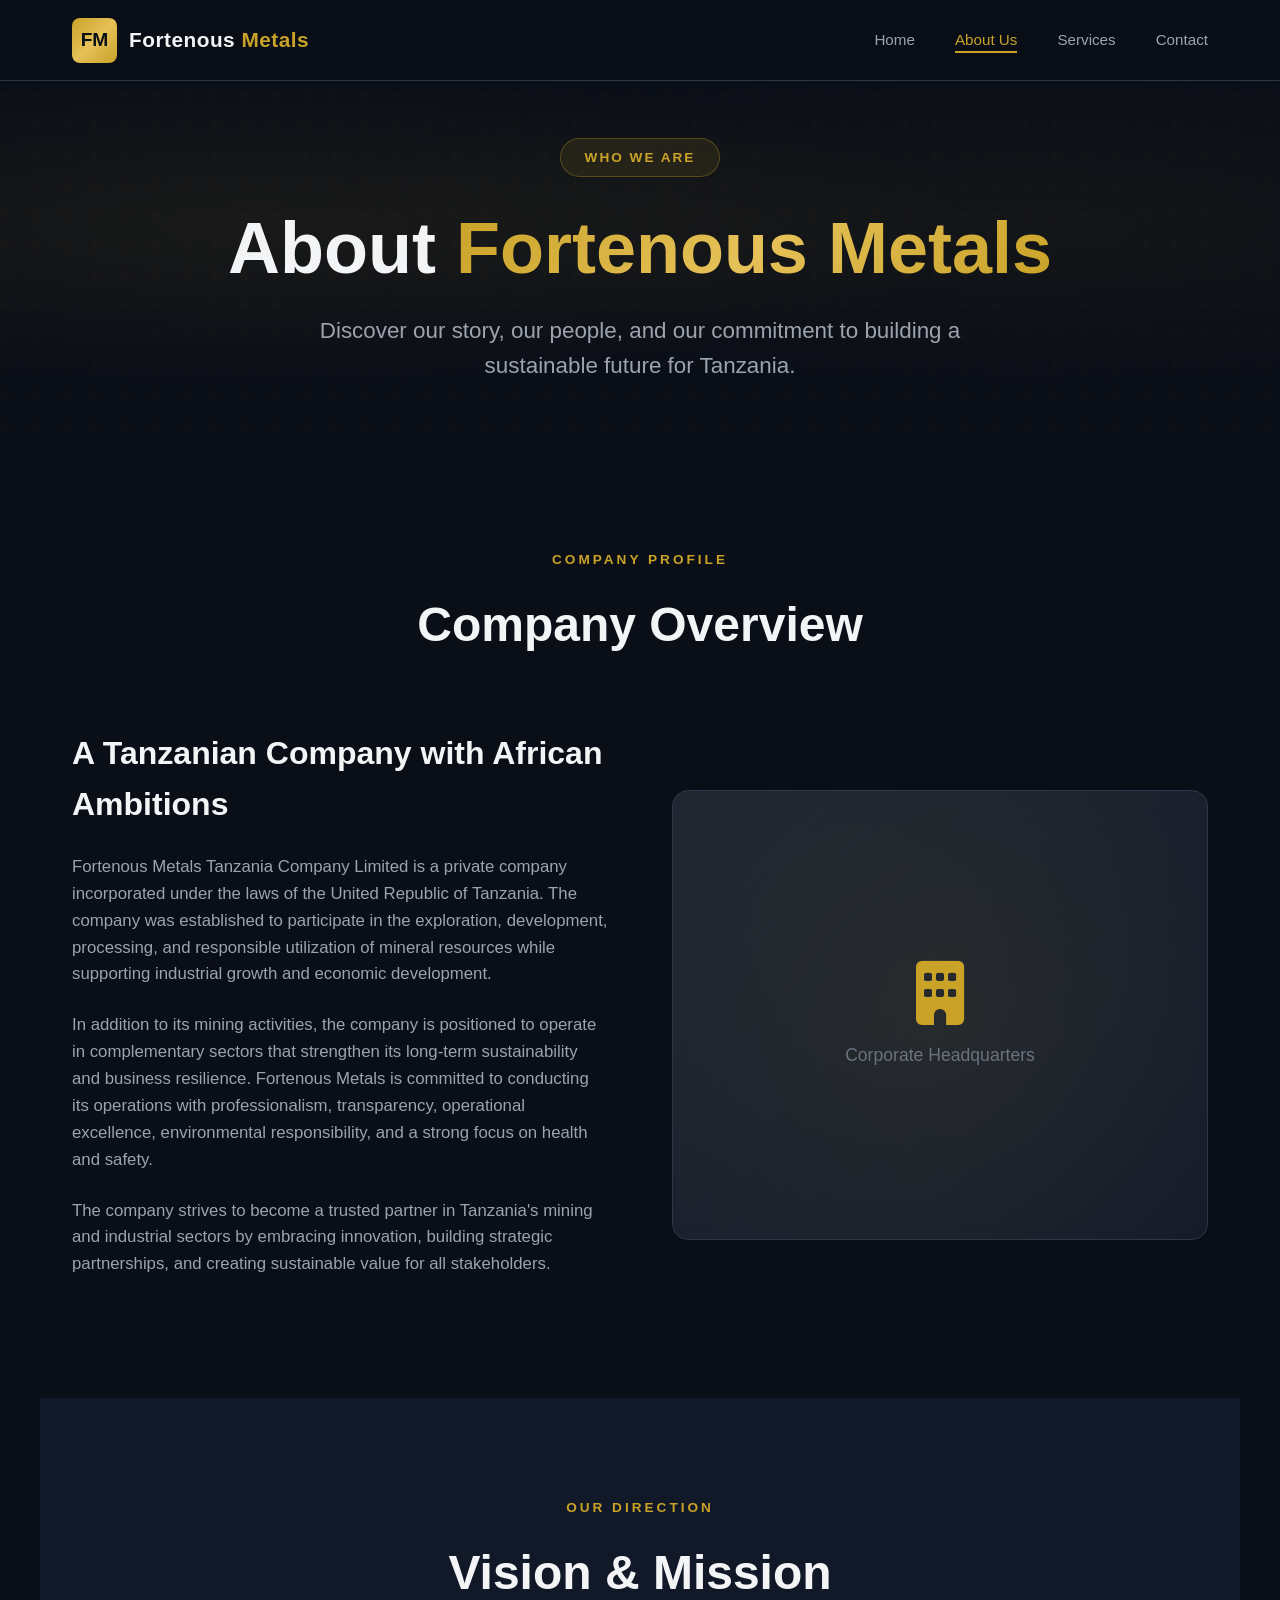
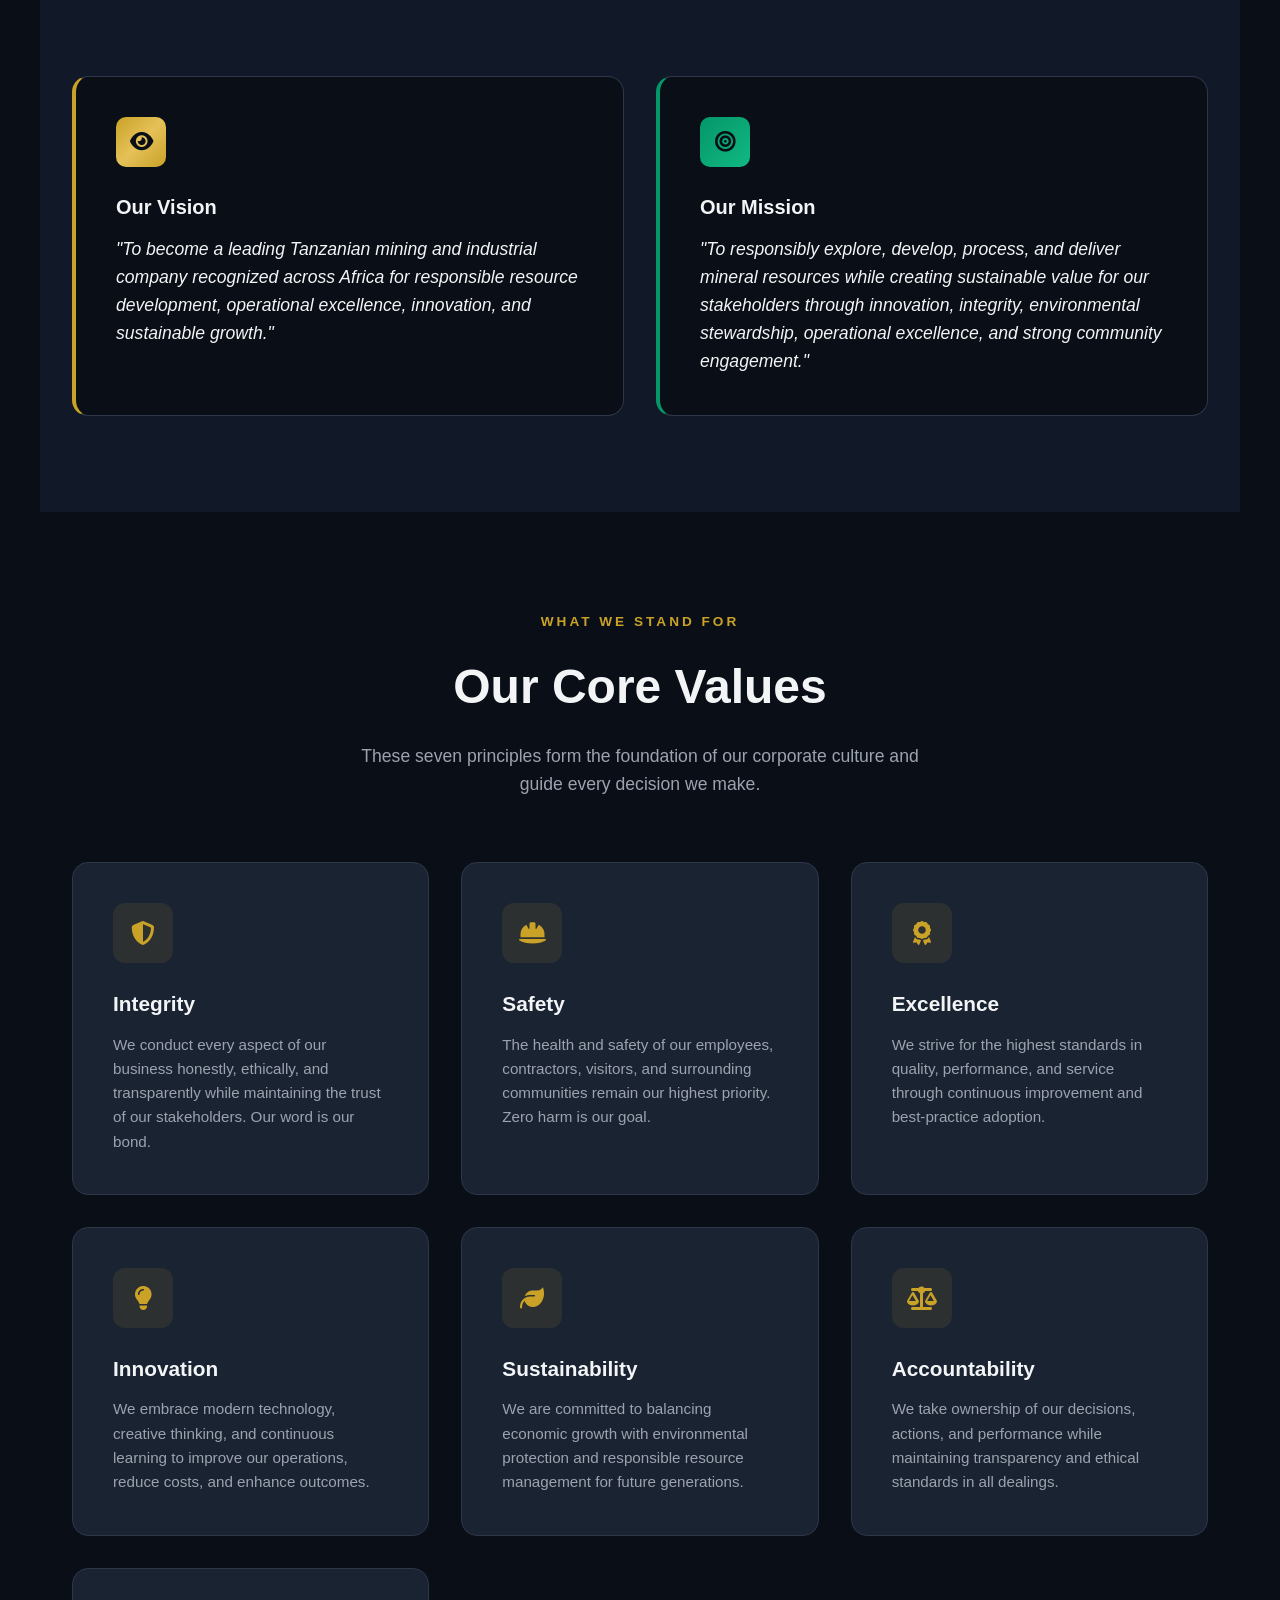
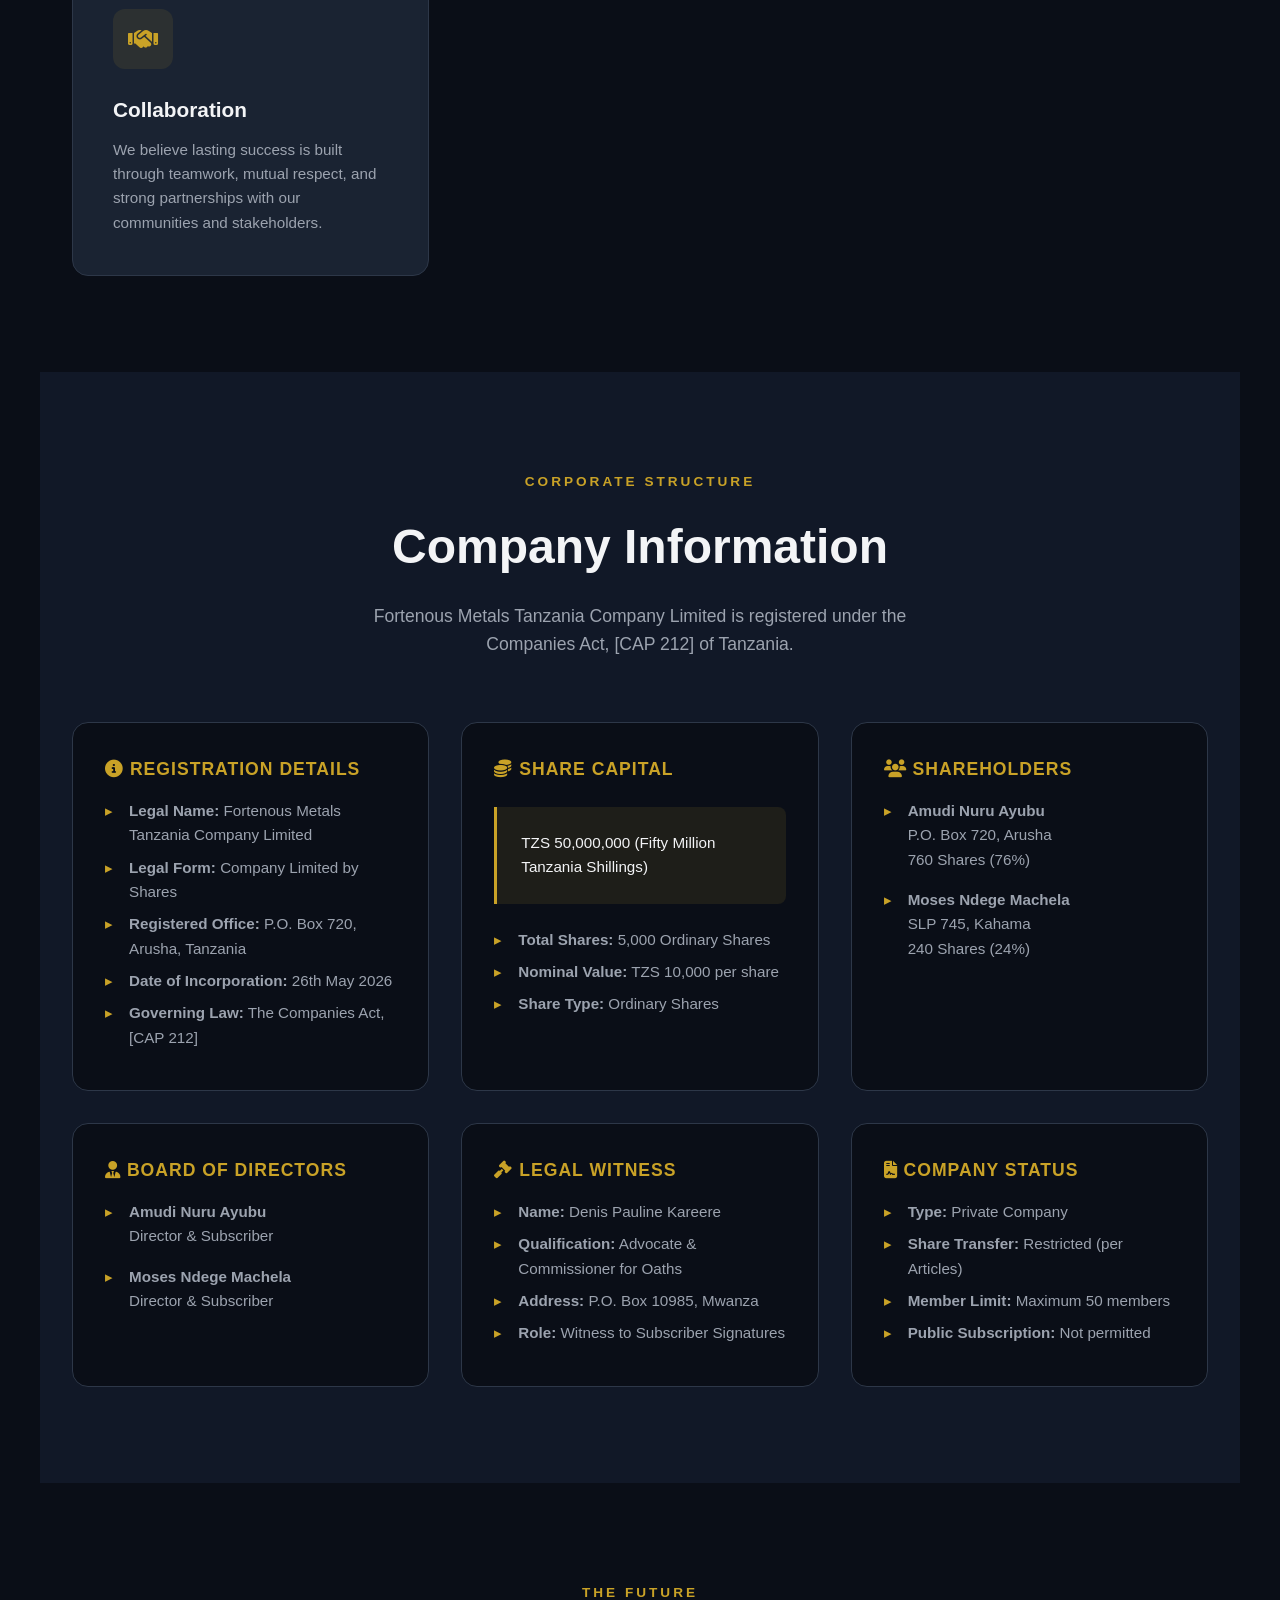
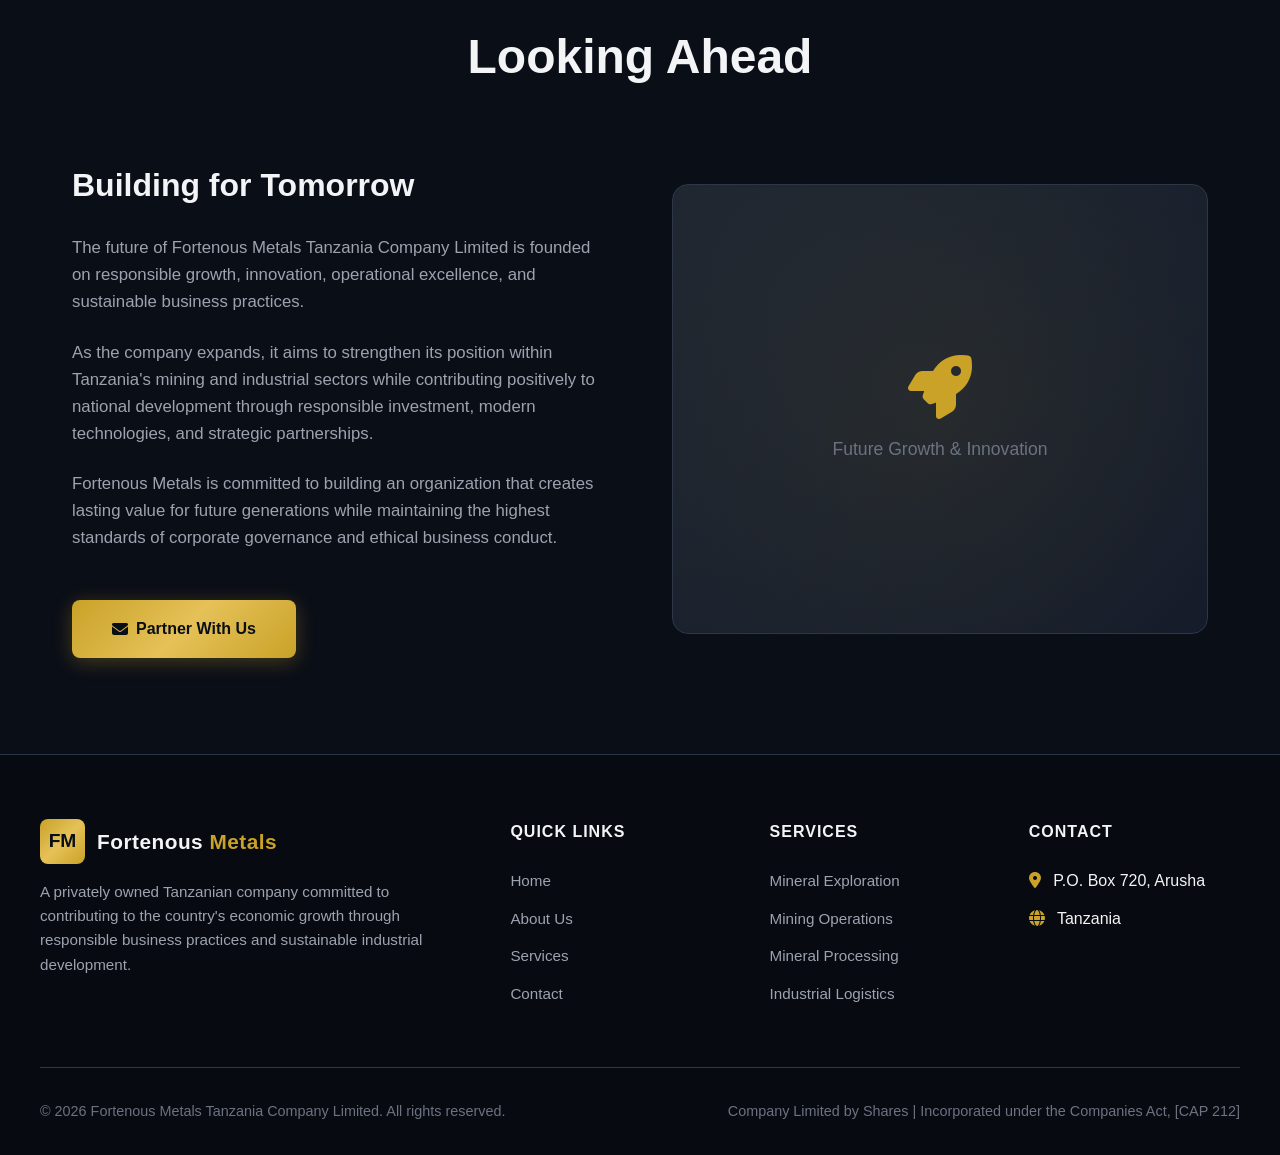
==== about.html @ 37c13853 "Add initial website files" ====
<!DOCTYPE html>
<html lang="en">
<head>
    <meta charset="UTF-8">
    <meta name="viewport" content="width=device-width, initial-scale=1.0">
    <meta name="description" content="Learn about Fortenous Metals Tanzania - our vision, mission, core values, company structure, and commitment to responsible mining.">
    <title>About Us | Fortenous Metals Tanzania</title>
    <link rel="stylesheet" href="css/style.css">
    <link rel="stylesheet" href="https://cdnjs.cloudflare.com/ajax/libs/font-awesome/6.5.1/css/all.min.css">
</head>
<body>
    <!-- Navigation -->
    <nav class="navbar">
        <div class="nav-container">
            <a href="index.html" class="logo">
                <div class="logo-icon">FM</div>
                <div class="logo-text">Fortenous <span>Metals</span></div>
            </a>
            <ul class="nav-links" id="navLinks">
                <li><a href="index.html">Home</a></li>
                <li><a href="about.html" class="active">About Us</a></li>
                <li><a href="services.html">Services</a></li>
                <li><a href="contact.html">Contact</a></li>
            </ul>
            <button class="mobile-menu-btn" id="mobileMenuBtn">
                <i class="fas fa-bars"></i>
            </button>
        </div>
    </nav>

    <!-- Page Header -->
    <section class="hero" style="min-height: 50vh; padding-top: 120px;">
        <div class="hero-content">
            <div class="hero-badge">Who We Are</div>
            <h1>About <span class="gold-text">Fortenous Metals</span></h1>
            <p class="hero-subtitle">
                Discover our story, our people, and our commitment to building a sustainable future for Tanzania.
            </p>
        </div>
    </section>

    <!-- Company Overview -->
    <section class="section">
        <div class="section-header">
            <span class="section-label">Company Profile</span>
            <h2 class="section-title">Company Overview</h2>
        </div>
        <div class="about-grid">
            <div class="about-content">
                <h3>A Tanzanian Company with African Ambitions</h3>
                <p>
                    Fortenous Metals Tanzania Company Limited is a private company incorporated under the laws of 
                    the United Republic of Tanzania. The company was established to participate in the exploration, 
                    development, processing, and responsible utilization of mineral resources while supporting 
                    industrial growth and economic development.
                </p>
                <p>
                    In addition to its mining activities, the company is positioned to operate in complementary 
                    sectors that strengthen its long-term sustainability and business resilience. Fortenous Metals 
                    is committed to conducting its operations with professionalism, transparency, operational 
                    excellence, environmental responsibility, and a strong focus on health and safety.
                </p>
                <p>
                    The company strives to become a trusted partner in Tanzania's mining and industrial sectors 
                    by embracing innovation, building strategic partnerships, and creating sustainable value for 
                    all stakeholders.
                </p>
            </div>
            <div class="about-image">
                <div class="about-image-placeholder">
                    <i class="fas fa-building"></i>
                    <span>Corporate Headquarters</span>
                </div>
            </div>
        </div>
    </section>

    <!-- Vision & Mission -->
    <section class="section services-section">
        <div class="section-header">
            <span class="section-label">Our Direction</span>
            <h2 class="section-title">Vision & Mission</h2>
        </div>
        <div class="services-grid" style="grid-template-columns: repeat(auto-fit, minmax(400px, 1fr));">
            <div class="service-card reveal" style="border-left: 4px solid var(--primary-gold);">
                <div class="service-icon"><i class="fas fa-eye"></i></div>
                <h3>Our Vision</h3>
                <p style="font-size: 1.1rem; font-style: italic; color: var(--text-primary);">
                    "To become a leading Tanzanian mining and industrial company recognized across Africa for 
                    responsible resource development, operational excellence, innovation, and sustainable growth."
                </p>
            </div>
            <div class="service-card reveal" style="border-left: 4px solid var(--accent-green);">
                <div class="service-icon" style="background: linear-gradient(135deg, #059669 0%, #10b981 100%);"><i class="fas fa-bullseye"></i></div>
                <h3>Our Mission</h3>
                <p style="font-size: 1.1rem; font-style: italic; color: var(--text-primary);">
                    "To responsibly explore, develop, process, and deliver mineral resources while creating 
                    sustainable value for our stakeholders through innovation, integrity, environmental stewardship, 
                    operational excellence, and strong community engagement."
                </p>
            </div>
        </div>
    </section>

    <!-- Core Values Detailed -->
    <section class="section">
        <div class="section-header">
            <span class="section-label">What We Stand For</span>
            <h2 class="section-title">Our Core Values</h2>
            <p class="section-subtitle">
                These seven principles form the foundation of our corporate culture and guide every decision we make.
            </p>
        </div>
        <div class="values-grid">
            <div class="value-card reveal">
                <div class="value-icon"><i class="fas fa-shield-alt"></i></div>
                <h3>Integrity</h3>
                <p>We conduct every aspect of our business honestly, ethically, and transparently while maintaining the trust of our stakeholders. Our word is our bond.</p>
            </div>
            <div class="value-card reveal">
                <div class="value-icon"><i class="fas fa-hard-hat"></i></div>
                <h3>Safety</h3>
                <p>The health and safety of our employees, contractors, visitors, and surrounding communities remain our highest priority. Zero harm is our goal.</p>
            </div>
            <div class="value-card reveal">
                <div class="value-icon"><i class="fas fa-award"></i></div>
                <h3>Excellence</h3>
                <p>We strive for the highest standards in quality, performance, and service through continuous improvement and best-practice adoption.</p>
            </div>
            <div class="value-card reveal">
                <div class="value-icon"><i class="fas fa-lightbulb"></i></div>
                <h3>Innovation</h3>
                <p>We embrace modern technology, creative thinking, and continuous learning to improve our operations, reduce costs, and enhance outcomes.</p>
            </div>
            <div class="value-card reveal">
                <div class="value-icon"><i class="fas fa-leaf"></i></div>
                <h3>Sustainability</h3>
                <p>We are committed to balancing economic growth with environmental protection and responsible resource management for future generations.</p>
            </div>
            <div class="value-card reveal">
                <div class="value-icon"><i class="fas fa-balance-scale"></i></div>
                <h3>Accountability</h3>
                <p>We take ownership of our decisions, actions, and performance while maintaining transparency and ethical standards in all dealings.</p>
            </div>
            <div class="value-card reveal">
                <div class="value-icon"><i class="fas fa-handshake"></i></div>
                <h3>Collaboration</h3>
                <p>We believe lasting success is built through teamwork, mutual respect, and strong partnerships with our communities and stakeholders.</p>
            </div>
        </div>
    </section>

    <!-- Company Structure / Legal Info -->
    <section class="section legal-section">
        <div class="section-header">
            <span class="section-label">Corporate Structure</span>
            <h2 class="section-title">Company Information</h2>
            <p class="section-subtitle">
                Fortenous Metals Tanzania Company Limited is registered under the Companies Act, [CAP 212] of Tanzania.
            </p>
        </div>
        <div class="legal-grid">
            <div class="legal-card reveal">
                <h3><i class="fas fa-info-circle"></i> Registration Details</h3>
                <ul>
                    <li><strong>Legal Name:</strong> Fortenous Metals Tanzania Company Limited</li>
                    <li><strong>Legal Form:</strong> Company Limited by Shares</li>
                    <li><strong>Registered Office:</strong> P.O. Box 720, Arusha, Tanzania</li>
                    <li><strong>Date of Incorporation:</strong> 26th May 2026</li>
                    <li><strong>Governing Law:</strong> The Companies Act, [CAP 212]</li>
                </ul>
            </div>
            <div class="legal-card reveal">
                <h3><i class="fas fa-coins"></i> Share Capital</h3>
                <div class="legal-highlight">
                    <p>TZS 50,000,000 (Fifty Million Tanzania Shillings)</p>
                </div>
                <ul>
                    <li><strong>Total Shares:</strong> 5,000 Ordinary Shares</li>
                    <li><strong>Nominal Value:</strong> TZS 10,000 per share</li>
                    <li><strong>Share Type:</strong> Ordinary Shares</li>
                </ul>
            </div>
            <div class="legal-card reveal">
                <h3><i class="fas fa-users"></i> Shareholders</h3>
                <ul>
                    <li><strong>Amudi Nuru Ayubu</strong><br>P.O. Box 720, Arusha<br>760 Shares (76%)</li>
                    <li style="margin-top: 1rem;"><strong>Moses Ndege Machela</strong><br>SLP 745, Kahama<br>240 Shares (24%)</li>
                </ul>
            </div>
            <div class="legal-card reveal">
                <h3><i class="fas fa-user-tie"></i> Board of Directors</h3>
                <ul>
                    <li><strong>Amudi Nuru Ayubu</strong><br>Director & Subscriber</li>
                    <li style="margin-top: 1rem;"><strong>Moses Ndege Machela</strong><br>Director & Subscriber</li>
                </ul>
            </div>
            <div class="legal-card reveal">
                <h3><i class="fas fa-gavel"></i> Legal Witness</h3>
                <ul>
                    <li><strong>Name:</strong> Denis Pauline Kareere</li>
                    <li><strong>Qualification:</strong> Advocate & Commissioner for Oaths</li>
                    <li><strong>Address:</strong> P.O. Box 10985, Mwanza</li>
                    <li><strong>Role:</strong> Witness to Subscriber Signatures</li>
                </ul>
            </div>
            <div class="legal-card reveal">
                <h3><i class="fas fa-file-contract"></i> Company Status</h3>
                <ul>
                    <li><strong>Type:</strong> Private Company</li>
                    <li><strong>Share Transfer:</strong> Restricted (per Articles)</li>
                    <li><strong>Member Limit:</strong> Maximum 50 members</li>
                    <li><strong>Public Subscription:</strong> Not permitted</li>
                </ul>
            </div>
        </div>
    </section>

    <!-- Looking Ahead -->
    <section class="section">
        <div class="section-header">
            <span class="section-label">The Future</span>
            <h2 class="section-title">Looking Ahead</h2>
        </div>
        <div class="about-grid">
            <div class="about-content">
                <h3>Building for Tomorrow</h3>
                <p>
                    The future of Fortenous Metals Tanzania Company Limited is founded on responsible growth, 
                    innovation, operational excellence, and sustainable business practices.
                </p>
                <p>
                    As the company expands, it aims to strengthen its position within Tanzania's mining and 
                    industrial sectors while contributing positively to national development through responsible 
                    investment, modern technologies, and strategic partnerships.
                </p>
                <p>
                    Fortenous Metals is committed to building an organization that creates lasting value for 
                    future generations while maintaining the highest standards of corporate governance and 
                    ethical business conduct.
                </p>
                <a href="contact.html" class="btn btn-primary" style="margin-top: 1.5rem;">
                    <i class="fas fa-envelope"></i> Partner With Us
                </a>
            </div>
            <div class="about-image">
                <div class="about-image-placeholder">
                    <i class="fas fa-rocket"></i>
                    <span>Future Growth & Innovation</span>
                </div>
            </div>
        </div>
    </section>

    <!-- Footer -->
    <footer class="footer">
        <div class="footer-grid">
            <div class="footer-brand">
                <a href="index.html" class="logo">
                    <div class="logo-icon">FM</div>
                    <div class="logo-text">Fortenous <span>Metals</span></div>
                </a>
                <p>
                    A privately owned Tanzanian company committed to contributing to the country's 
                    economic growth through responsible business practices and sustainable industrial development.
                </p>
            </div>
            <div class="footer-links">
                <h4>Quick Links</h4>
                <ul>
                    <li><a href="index.html">Home</a></li>
                    <li><a href="about.html">About Us</a></li>
                    <li><a href="services.html">Services</a></li>
                    <li><a href="contact.html">Contact</a></li>
                </ul>
            </div>
            <div class="footer-links">
                <h4>Services</h4>
                <ul>
                    <li><a href="services.html">Mineral Exploration</a></li>
                    <li><a href="services.html">Mining Operations</a></li>
                    <li><a href="services.html">Mineral Processing</a></li>
                    <li><a href="services.html">Industrial Logistics</a></li>
                </ul>
            </div>
            <div class="footer-links">
                <h4>Contact</h4>
                <ul>
                    <li><i class="fas fa-map-marker-alt" style="color: var(--primary-gold); margin-right: 0.5rem;"></i> P.O. Box 720, Arusha</li>
                    <li><i class="fas fa-globe" style="color: var(--primary-gold); margin-right: 0.5rem;"></i> Tanzania</li>
                </ul>
            </div>
        </div>
        <div class="footer-bottom">
            <p>&copy; 2026 Fortenous Metals Tanzania Company Limited. All rights reserved.</p>
            <p>Company Limited by Shares | Incorporated under the Companies Act, [CAP 212]</p>
        </div>
    </footer>

    <script src="js/main.js"></script>
</body>
</html>
---- css/style.css ----
/* ============================================
   FORTENOUS METALS TANZANIA - CORPORATE WEBSITE
   Modern Mining & Industrial Corporate Theme
   ============================================ */

:root {
    --primary-gold: #C9A227;
    --primary-gold-light: #E5C158;
    --primary-gold-dark: #A08220;
    --dark-bg: #0a0e17;
    --dark-secondary: #111827;
    --dark-card: #1a2332;
    --text-primary: #f3f4f6;
    --text-secondary: #9ca3af;
    --text-muted: #6b7280;
    --accent-green: #059669;
    --border-color: #2d3748;
    --gradient-gold: linear-gradient(135deg, #C9A227 0%, #E5C158 50%, #C9A227 100%);
    --shadow-gold: 0 4px 20px rgba(201, 162, 39, 0.3);
    --transition: all 0.3s cubic-bezier(0.4, 0, 0.2, 1);
}

* {
    margin: 0;
    padding: 0;
    box-sizing: border-box;
}

html {
    scroll-behavior: smooth;
}

body {
    font-family: 'Segoe UI', Tahoma, Geneva, Verdana, sans-serif;
    background-color: var(--dark-bg);
    color: var(--text-primary);
    line-height: 1.6;
    overflow-x: hidden;
}

/* Scrollbar */
::-webkit-scrollbar {
    width: 8px;
}

::-webkit-scrollbar-track {
    background: var(--dark-bg);
}

::-webkit-scrollbar-thumb {
    background: var(--primary-gold-dark);
    border-radius: 4px;
}

::-webkit-scrollbar-thumb:hover {
    background: var(--primary-gold);
}

/* ============================================
   NAVIGATION
   ============================================ */
.navbar {
    position: fixed;
    top: 0;
    left: 0;
    width: 100%;
    z-index: 1000;
    background: rgba(10, 14, 23, 0.95);
    backdrop-filter: blur(10px);
    border-bottom: 1px solid var(--border-color);
    transition: var(--transition);
}

.navbar.scrolled {
    box-shadow: 0 4px 30px rgba(0, 0, 0, 0.5);
}

.nav-container {
    max-width: 1200px;
    margin: 0 auto;
    padding: 0 2rem;
    display: flex;
    justify-content: space-between;
    align-items: center;
    height: 80px;
}

.logo {
    display: flex;
    align-items: center;
    gap: 12px;
    text-decoration: none;
}

.logo-icon {
    width: 45px;
    height: 45px;
    background: var(--gradient-gold);
    border-radius: 8px;
    display: flex;
    align-items: center;
    justify-content: center;
    font-weight: 900;
    color: var(--dark-bg);
    font-size: 1.2rem;
}

.logo-text {
    font-size: 1.3rem;
    font-weight: 700;
    color: var(--text-primary);
    letter-spacing: 0.5px;
}

.logo-text span {
    color: var(--primary-gold);
}

.nav-links {
    display: flex;
    list-style: none;
    gap: 2.5rem;
    align-items: center;
}

.nav-links a {
    text-decoration: none;
    color: var(--text-secondary);
    font-weight: 500;
    font-size: 0.95rem;
    transition: var(--transition);
    position: relative;
}

.nav-links a::after {
    content: '';
    position: absolute;
    bottom: -5px;
    left: 0;
    width: 0;
    height: 2px;
    background: var(--primary-gold);
    transition: var(--transition);
}

.nav-links a:hover,
.nav-links a.active {
    color: var(--primary-gold);
}

.nav-links a:hover::after,
.nav-links a.active::after {
    width: 100%;
}

.mobile-menu-btn {
    display: none;
    background: none;
    border: none;
    color: var(--text-primary);
    font-size: 1.5rem;
    cursor: pointer;
}

/* ============================================
   HERO SECTION
   ============================================ */
.hero {
    min-height: 100vh;
    display: flex;
    align-items: center;
    justify-content: center;
    position: relative;
    background: 
        radial-gradient(ellipse at 20% 50%, rgba(201, 162, 39, 0.08) 0%, transparent 50%),
        radial-gradient(ellipse at 80% 50%, rgba(201, 162, 39, 0.05) 0%, transparent 50%),
        var(--dark-bg);
    padding-top: 80px;
    overflow: hidden;
}

.hero::before {
    content: '';
    position: absolute;
    top: 0;
    left: 0;
    right: 0;
    bottom: 0;
    background: url("data:image/svg+xml,%3Csvg width='60' height='60' viewBox='0 0 60 60' xmlns='http://www.w3.org/2000/svg'%3E%3Cg fill='none' fill-rule='evenodd'%3E%3Cg fill='%23C9A227' fill-opacity='0.03'%3E%3Cpath d='M36 34v-4h-2v4h-4v2h4v4h2v-4h4v-2h-4zm0-30V0h-2v4h-4v2h4v4h2V6h4V4h-4zM6 34v-4H4v4H0v2h4v4h2v-4h4v-2H6zM6 4V0H4v4H0v2h4v4h2V6h4V4H6z'/%3E%3C/g%3E%3C/g%3E%3C/svg%3E");
    opacity: 0.5;
}

.hero-content {
    text-align: center;
    max-width: 900px;
    padding: 0 2rem;
    position: relative;
    z-index: 1;
}

.hero-badge {
    display: inline-block;
    padding: 0.5rem 1.5rem;
    background: rgba(201, 162, 39, 0.1);
    border: 1px solid rgba(201, 162, 39, 0.3);
    border-radius: 50px;
    color: var(--primary-gold);
    font-size: 0.85rem;
    font-weight: 600;
    letter-spacing: 2px;
    text-transform: uppercase;
    margin-bottom: 2rem;
    animation: fadeInDown 1s ease;
}

.hero h1 {
    font-size: clamp(2.5rem, 6vw, 4.5rem);
    font-weight: 800;
    line-height: 1.1;
    margin-bottom: 1.5rem;
    animation: fadeInUp 1s ease 0.2s both;
}

.hero h1 .gold-text {
    background: var(--gradient-gold);
    -webkit-background-clip: text;
    -webkit-text-fill-color: transparent;
    background-clip: text;
}

.hero-subtitle {
    font-size: clamp(1.1rem, 2.5vw, 1.4rem);
    color: var(--text-secondary);
    max-width: 700px;
    margin: 0 auto 3rem;
    animation: fadeInUp 1s ease 0.4s both;
}

.hero-buttons {
    display: flex;
    gap: 1rem;
    justify-content: center;
    flex-wrap: wrap;
    animation: fadeInUp 1s ease 0.6s both;
}

.btn {
    display: inline-flex;
    align-items: center;
    gap: 0.5rem;
    padding: 1rem 2.5rem;
    border-radius: 8px;
    font-weight: 600;
    font-size: 1rem;
    text-decoration: none;
    transition: var(--transition);
    cursor: pointer;
    border: none;
}

.btn-primary {
    background: var(--gradient-gold);
    color: var(--dark-bg);
    box-shadow: var(--shadow-gold);
}

.btn-primary:hover {
    transform: translateY(-2px);
    box-shadow: 0 8px 30px rgba(201, 162, 39, 0.4);
}

.btn-outline {
    background: transparent;
    color: var(--text-primary);
    border: 2px solid var(--border-color);
}

.btn-outline:hover {
    border-color: var(--primary-gold);
    color: var(--primary-gold);
    transform: translateY(-2px);
}

.hero-stats {
    display: flex;
    justify-content: center;
    gap: 4rem;
    margin-top: 5rem;
    animation: fadeInUp 1s ease 0.8s both;
}

.stat-item {
    text-align: center;
}

.stat-number {
    font-size: 2.5rem;
    font-weight: 800;
    color: var(--primary-gold);
    display: block;
}

.stat-label {
    font-size: 0.9rem;
    color: var(--text-muted);
    text-transform: uppercase;
    letter-spacing: 1px;
}

/* ============================================
   SECTIONS GENERAL
   ============================================ */
.section {
    padding: 6rem 2rem;
    max-width: 1200px;
    margin: 0 auto;
}

.section-header {
    text-align: center;
    margin-bottom: 4rem;
}

.section-label {
    display: inline-block;
    color: var(--primary-gold);
    font-weight: 600;
    font-size: 0.85rem;
    text-transform: uppercase;
    letter-spacing: 3px;
    margin-bottom: 1rem;
}

.section-title {
    font-size: clamp(2rem, 4vw, 3rem);
    font-weight: 700;
    margin-bottom: 1rem;
}

.section-subtitle {
    color: var(--text-secondary);
    max-width: 600px;
    margin: 0 auto;
    font-size: 1.1rem;
}

/* ============================================
   ABOUT SECTION
   ============================================ */
.about-section {
    background: var(--dark-secondary);
}

.about-grid {
    display: grid;
    grid-template-columns: 1fr 1fr;
    gap: 4rem;
    align-items: center;
}

.about-image {
    position: relative;
}

.about-image-placeholder {
    width: 100%;
    height: 450px;
    background: linear-gradient(135deg, #1a2332 0%, #0f172a 100%);
    border-radius: 16px;
    display: flex;
    flex-direction: column;
    align-items: center;
    justify-content: center;
    border: 1px solid var(--border-color);
    position: relative;
    overflow: hidden;
}

.about-image-placeholder::before {
    content: '';
    position: absolute;
    top: -50%;
    left: -50%;
    width: 200%;
    height: 200%;
    background: radial-gradient(circle, rgba(201, 162, 39, 0.1) 0%, transparent 70%);
    animation: rotate 20s linear infinite;
}

.about-image-placeholder i {
    font-size: 4rem;
    color: var(--primary-gold);
    margin-bottom: 1rem;
    z-index: 1;
}

.about-image-placeholder span {
    color: var(--text-muted);
    font-size: 1.1rem;
    z-index: 1;
}

.about-content h3 {
    font-size: 2rem;
    margin-bottom: 1.5rem;
}

.about-content p {
    color: var(--text-secondary);
    margin-bottom: 1.5rem;
    font-size: 1.05rem;
}

.about-features {
    display: grid;
    grid-template-columns: 1fr 1fr;
    gap: 1rem;
    margin-top: 2rem;
}

.about-feature {
    display: flex;
    align-items: center;
    gap: 0.75rem;
}

.about-feature i {
    color: var(--primary-gold);
    font-size: 1.2rem;
}

.about-feature span {
    color: var(--text-primary);
    font-weight: 500;
}

/* ============================================
   VALUES SECTION
   ============================================ */
.values-grid {
    display: grid;
    grid-template-columns: repeat(auto-fit, minmax(280px, 1fr));
    gap: 2rem;
}

.value-card {
    background: var(--dark-card);
    border: 1px solid var(--border-color);
    border-radius: 16px;
    padding: 2.5rem;
    transition: var(--transition);
    position: relative;
    overflow: hidden;
}

.value-card::before {
    content: '';
    position: absolute;
    top: 0;
    left: 0;
    width: 100%;
    height: 3px;
    background: var(--gradient-gold);
    transform: scaleX(0);
    transform-origin: left;
    transition: var(--transition);
}

.value-card:hover {
    transform: translateY(-5px);
    border-color: rgba(201, 162, 39, 0.3);
    box-shadow: 0 10px 40px rgba(0, 0, 0, 0.3);
}

.value-card:hover::before {
    transform: scaleX(1);
}

.value-icon {
    width: 60px;
    height: 60px;
    background: rgba(201, 162, 39, 0.1);
    border-radius: 12px;
    display: flex;
    align-items: center;
    justify-content: center;
    margin-bottom: 1.5rem;
    font-size: 1.5rem;
    color: var(--primary-gold);
}

.value-card h3 {
    font-size: 1.3rem;
    margin-bottom: 0.75rem;
}

.value-card p {
    color: var(--text-secondary);
    font-size: 0.95rem;
}

/* ============================================
   SERVICES SECTION
   ============================================ */
.services-section {
    background: var(--dark-secondary);
}

.services-grid {
    display: grid;
    grid-template-columns: repeat(auto-fit, minmax(350px, 1fr));
    gap: 2rem;
}

.service-card {
    background: var(--dark-bg);
    border: 1px solid var(--border-color);
    border-radius: 16px;
    padding: 2.5rem;
    transition: var(--transition);
    position: relative;
}

.service-card:hover {
    border-color: var(--primary-gold);
    transform: translateY(-3px);
}

.service-number {
    font-size: 3rem;
    font-weight: 800;
    color: rgba(201, 162, 39, 0.15);
    position: absolute;
    top: 1.5rem;
    right: 1.5rem;
    line-height: 1;
}

.service-icon {
    width: 50px;
    height: 50px;
    background: var(--gradient-gold);
    border-radius: 10px;
    display: flex;
    align-items: center;
    justify-content: center;
    margin-bottom: 1.5rem;
    color: var(--dark-bg);
    font-size: 1.3rem;
}

.service-card h3 {
    font-size: 1.25rem;
    margin-bottom: 0.75rem;
}

.service-card p {
    color: var(--text-secondary);
    font-size: 0.95rem;
}

/* ============================================
   COMMITMENT SECTION
   ============================================ */
.commitment-grid {
    display: grid;
    grid-template-columns: repeat(auto-fit, minmax(300px, 1fr));
    gap: 1.5rem;
}

.commitment-item {
    display: flex;
    align-items: flex-start;
    gap: 1rem;
    padding: 1.5rem;
    background: var(--dark-card);
    border-radius: 12px;
    border: 1px solid var(--border-color);
}

.commitment-item i {
    color: var(--accent-green);
    font-size: 1.3rem;
    margin-top: 0.2rem;
    flex-shrink: 0;
}

.commitment-item span {
    color: var(--text-primary);
    font-weight: 500;
}

/* ============================================
   LEGAL INFO SECTION
   ============================================ */
.legal-section {
    background: var(--dark-secondary);
}

.legal-grid {
    display: grid;
    grid-template-columns: repeat(auto-fit, minmax(280px, 1fr));
    gap: 2rem;
}

.legal-card {
    background: var(--dark-bg);
    border: 1px solid var(--border-color);
    border-radius: 16px;
    padding: 2rem;
}

.legal-card h3 {
    color: var(--primary-gold);
    font-size: 1.1rem;
    margin-bottom: 1rem;
    text-transform: uppercase;
    letter-spacing: 1px;
}

.legal-card p,
.legal-card li {
    color: var(--text-secondary);
    font-size: 0.95rem;
    margin-bottom: 0.5rem;
}

.legal-card ul {
    list-style: none;
    padding: 0;
}

.legal-card ul li {
    padding-left: 1.5rem;
    position: relative;
}

.legal-card ul li::before {
    content: '▸';
    position: absolute;
    left: 0;
    color: var(--primary-gold);
}

.legal-highlight {
    background: rgba(201, 162, 39, 0.1);
    border-left: 3px solid var(--primary-gold);
    padding: 1.5rem;
    border-radius: 0 8px 8px 0;
    margin: 1.5rem 0;
}

.legal-highlight p {
    color: var(--text-primary);
    margin: 0;
    font-weight: 500;
}

/* ============================================
   CONTACT SECTION
   ============================================ */
.contact-grid {
    display: grid;
    grid-template-columns: 1fr 1fr;
    gap: 4rem;
}

.contact-info h3 {
    font-size: 1.8rem;
    margin-bottom: 1rem;
}

.contact-info > p {
    color: var(--text-secondary);
    margin-bottom: 2rem;
}

.contact-details {
    display: flex;
    flex-direction: column;
    gap: 1.5rem;
}

.contact-item {
    display: flex;
    align-items: flex-start;
    gap: 1rem;
}

.contact-item i {
    width: 45px;
    height: 45px;
    background: rgba(201, 162, 39, 0.1);
    border-radius: 10px;
    display: flex;
    align-items: center;
    justify-content: center;
    color: var(--primary-gold);
    font-size: 1.1rem;
    flex-shrink: 0;
}

.contact-item h4 {
    font-size: 1rem;
    margin-bottom: 0.25rem;
}

.contact-item p {
    color: var(--text-secondary);
    font-size: 0.95rem;
}

.contact-form {
    background: var(--dark-card);
    border: 1px solid var(--border-color);
    border-radius: 16px;
    padding: 2.5rem;
}

.form-group {
    margin-bottom: 1.5rem;
}

.form-group label {
    display: block;
    margin-bottom: 0.5rem;
    font-weight: 500;
    font-size: 0.9rem;
}

.form-group input,
.form-group textarea,
.form-group select {
    width: 100%;
    padding: 0.875rem 1rem;
    background: var(--dark-bg);
    border: 1px solid var(--border-color);
    border-radius: 8px;
    color: var(--text-primary);
    font-size: 1rem;
    transition: var(--transition);
    font-family: inherit;
}

.form-group input:focus,
.form-group textarea:focus,
.form-group select:focus {
    outline: none;
    border-color: var(--primary-gold);
    box-shadow: 0 0 0 3px rgba(201, 162, 39, 0.1);
}

.form-group textarea {
    resize: vertical;
    min-height: 120px;
}

/* ============================================
   CTA SECTION
   ============================================ */
.cta-section {
    background: 
        radial-gradient(ellipse at center, rgba(201, 162, 39, 0.1) 0%, transparent 70%),
        var(--dark-secondary);
    text-align: center;
    padding: 5rem 2rem;
}

.cta-section h2 {
    font-size: clamp(2rem, 4vw, 3rem);
    margin-bottom: 1rem;
}

.cta-section p {
    color: var(--text-secondary);
    max-width: 600px;
    margin: 0 auto 2rem;
    font-size: 1.1rem;
}

/* ============================================
   FOOTER
   ============================================ */
.footer {
    background: #070a10;
    border-top: 1px solid var(--border-color);
    padding: 4rem 2rem 2rem;
}

.footer-grid {
    max-width: 1200px;
    margin: 0 auto;
    display: grid;
    grid-template-columns: 2fr 1fr 1fr 1fr;
    gap: 3rem;
    margin-bottom: 3rem;
}

.footer-brand p {
    color: var(--text-secondary);
    margin-top: 1rem;
    font-size: 0.95rem;
}

.footer-links h4 {
    color: var(--text-primary);
    font-size: 1rem;
    margin-bottom: 1.5rem;
    text-transform: uppercase;
    letter-spacing: 1px;
}

.footer-links ul {
    list-style: none;
}

.footer-links li {
    margin-bottom: 0.75rem;
}

.footer-links a {
    color: var(--text-secondary);
    text-decoration: none;
    transition: var(--transition);
    font-size: 0.95rem;
}

.footer-links a:hover {
    color: var(--primary-gold);
}

.footer-bottom {
    max-width: 1200px;
    margin: 0 auto;
    padding-top: 2rem;
    border-top: 1px solid var(--border-color);
    display: flex;
    justify-content: space-between;
    align-items: center;
    flex-wrap: wrap;
    gap: 1rem;
}

.footer-bottom p {
    color: var(--text-muted);
    font-size: 0.9rem;
}

/* ============================================
   ANIMATIONS
   ============================================ */
@keyframes fadeInUp {
    from {
        opacity: 0;
        transform: translateY(30px);
    }
    to {
        opacity: 1;
        transform: translateY(0);
    }
}

@keyframes fadeInDown {
    from {
        opacity: 0;
        transform: translateY(-30px);
    }
    to {
        opacity: 1;
        transform: translateY(0);
    }
}

@keyframes rotate {
    from { transform: rotate(0deg); }
    to { transform: rotate(360deg); }
}

.reveal {
    opacity: 0;
    transform: translateY(30px);
    transition: all 0.8s ease;
}

.reveal.active {
    opacity: 1;
    transform: translateY(0);
}

/* ============================================
   RESPONSIVE
   ============================================ */
@media (max-width: 992px) {
    .about-grid,
    .contact-grid {
        grid-template-columns: 1fr;
    }

    .footer-grid {
        grid-template-columns: 1fr 1fr;
    }

    .hero-stats {
        gap: 2rem;
    }
}

@media (max-width: 768px) {
    .nav-links {
        display: none;
        position: absolute;
        top: 80px;
        left: 0;
        width: 100%;
        background: var(--dark-bg);
        flex-direction: column;
        padding: 2rem;
        gap: 1.5rem;
        border-bottom: 1px solid var(--border-color);
    }

    .nav-links.active {
        display: flex;
    }

    .mobile-menu-btn {
        display: block;
    }

    .hero-stats {
        flex-direction: column;
        gap: 1.5rem;
    }

    .about-features {
        grid-template-columns: 1fr;
    }

    .services-grid {
        grid-template-columns: 1fr;
    }

    .footer-grid {
        grid-template-columns: 1fr;
        gap: 2rem;
    }

    .footer-bottom {
        flex-direction: column;
        text-align: center;
    }
}

@media (max-width: 480px) {
    .section {
        padding: 4rem 1.5rem;
    }

    .hero-buttons {
        flex-direction: column;
        width: 100%;
    }

    .btn {
        width: 100%;
        justify-content: center;
    }
}
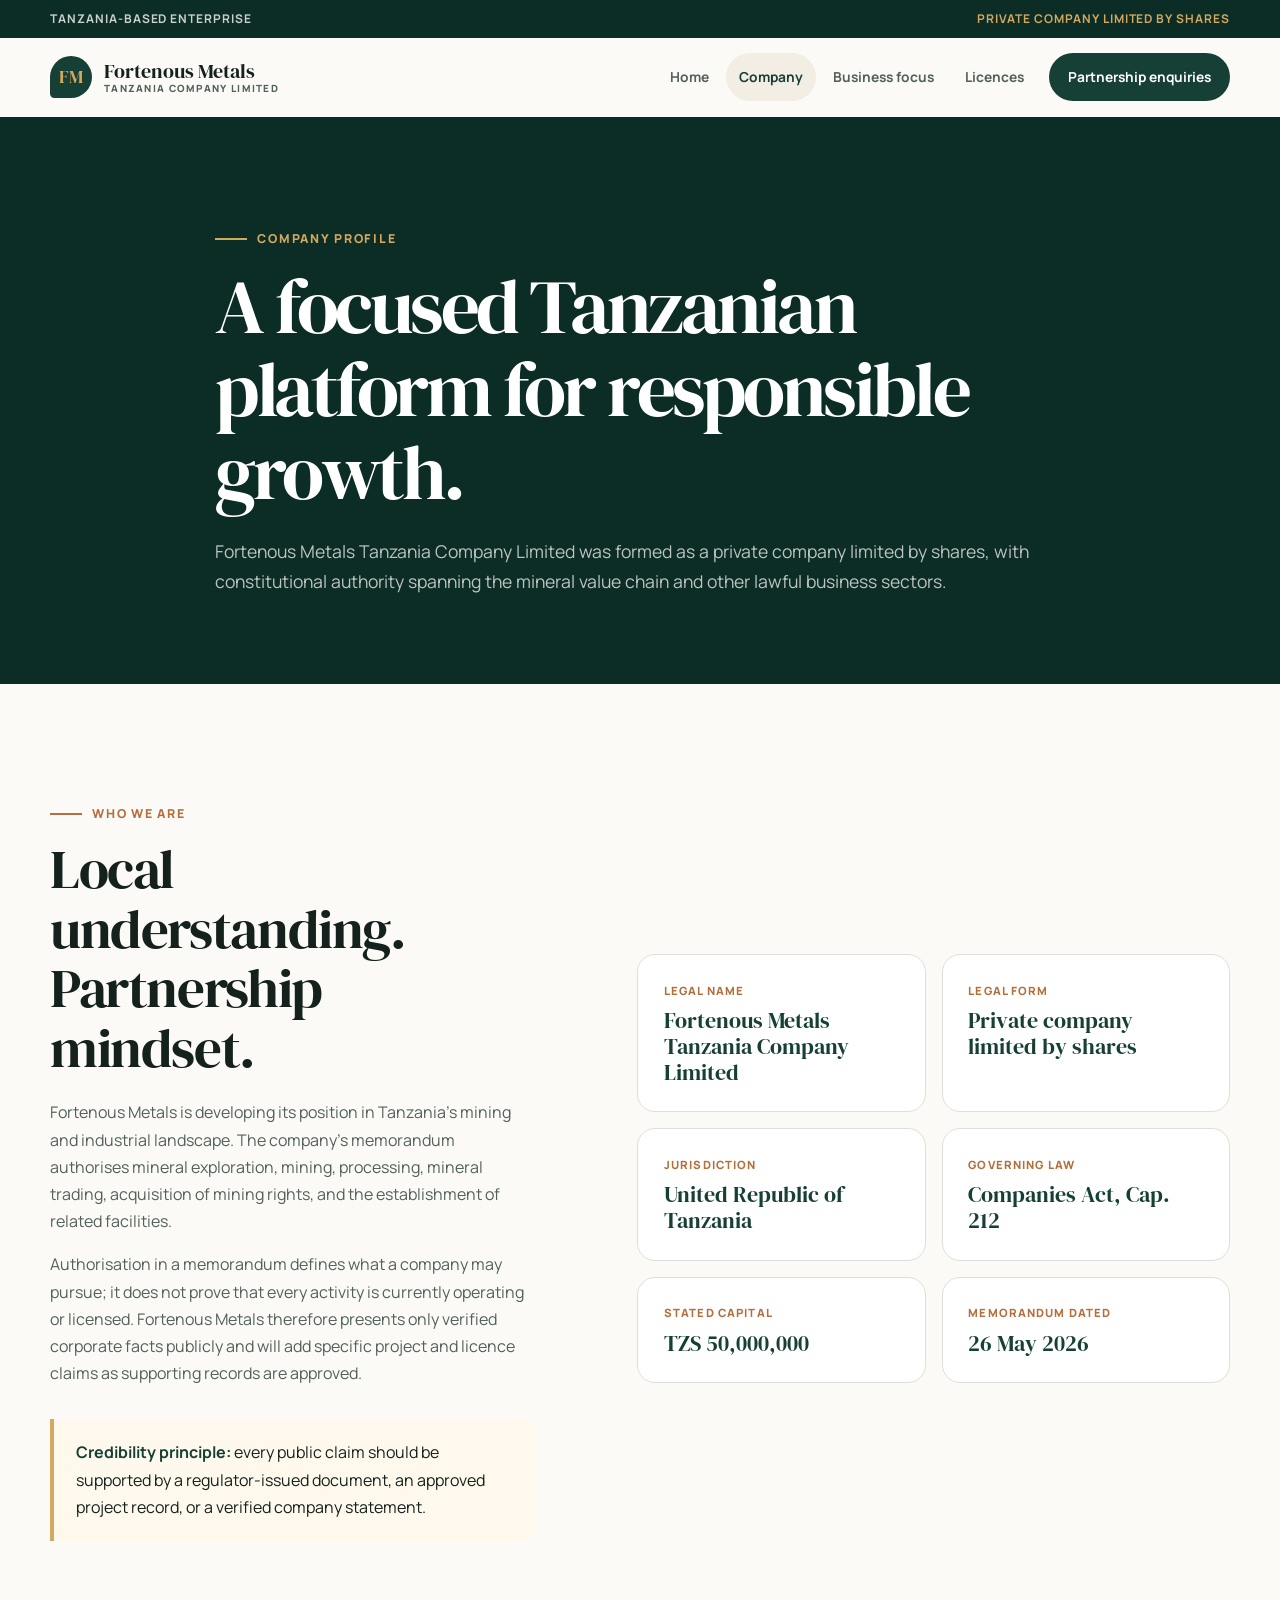
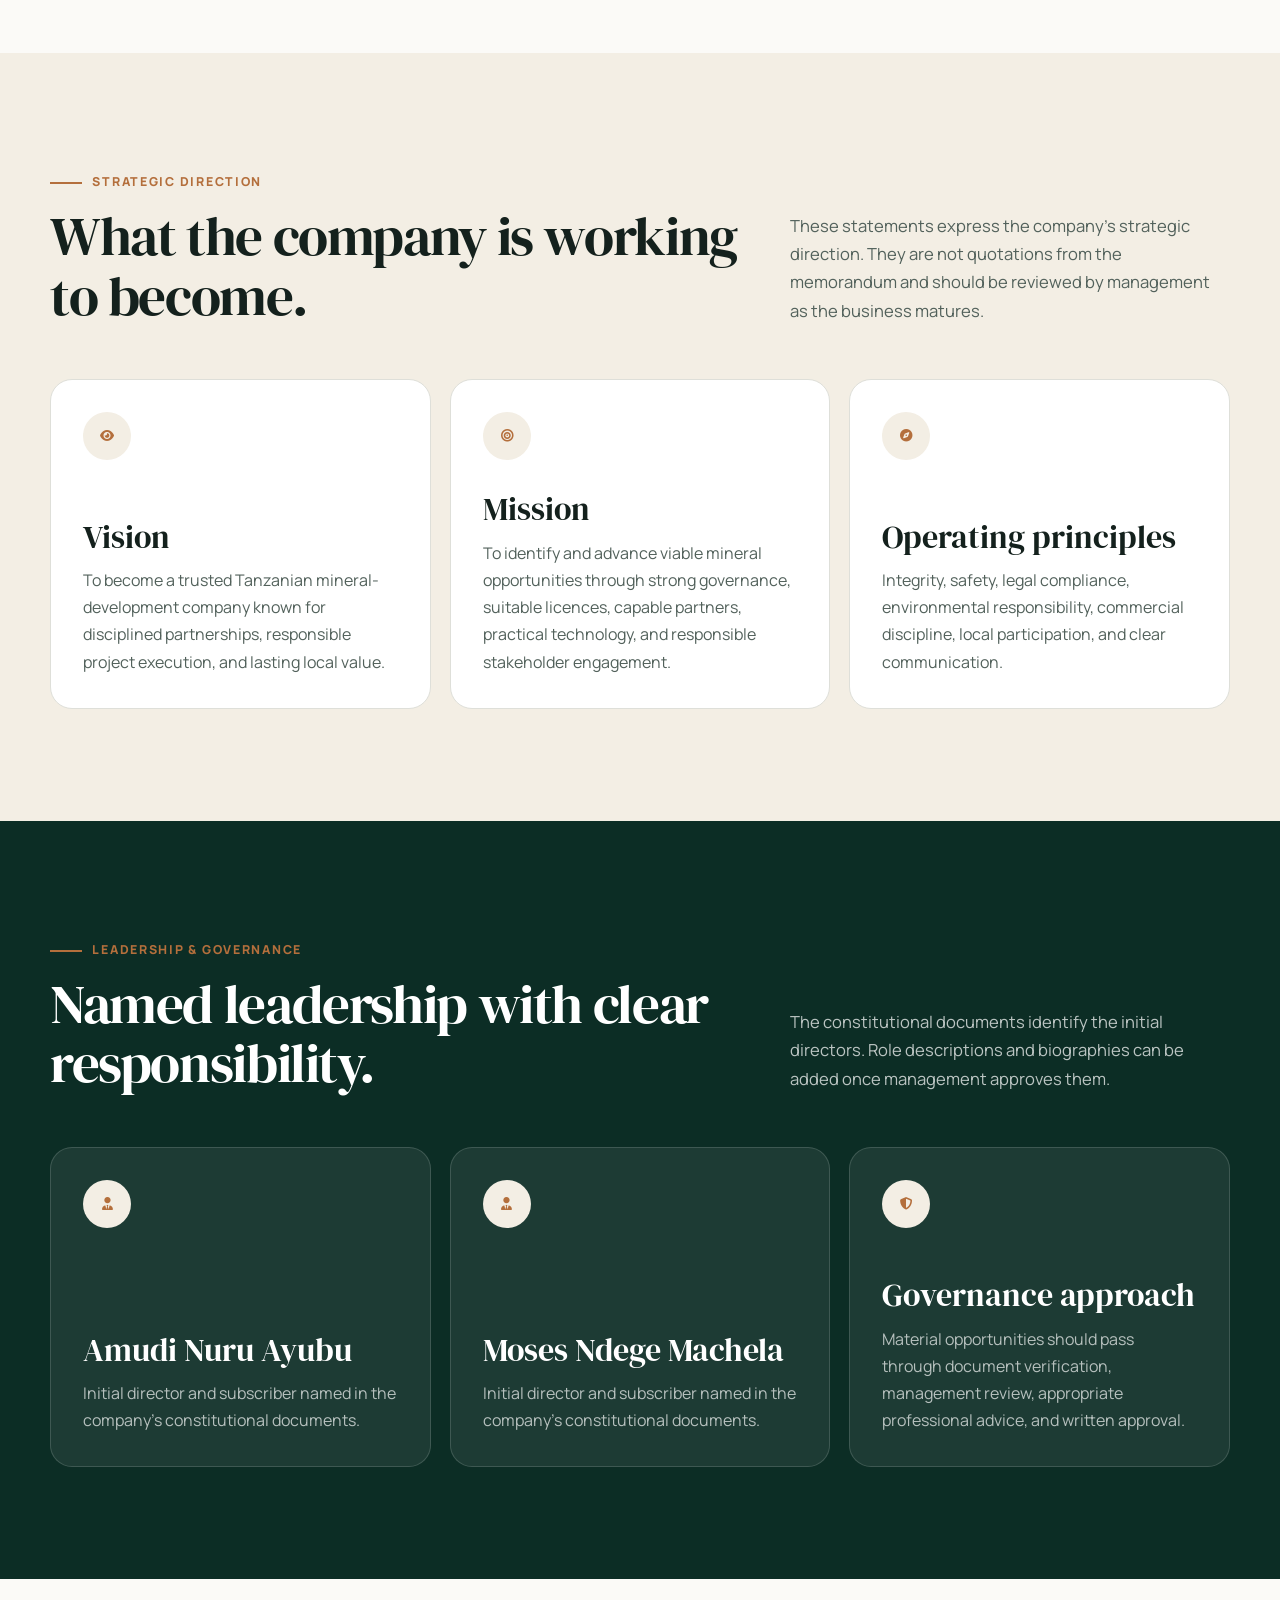
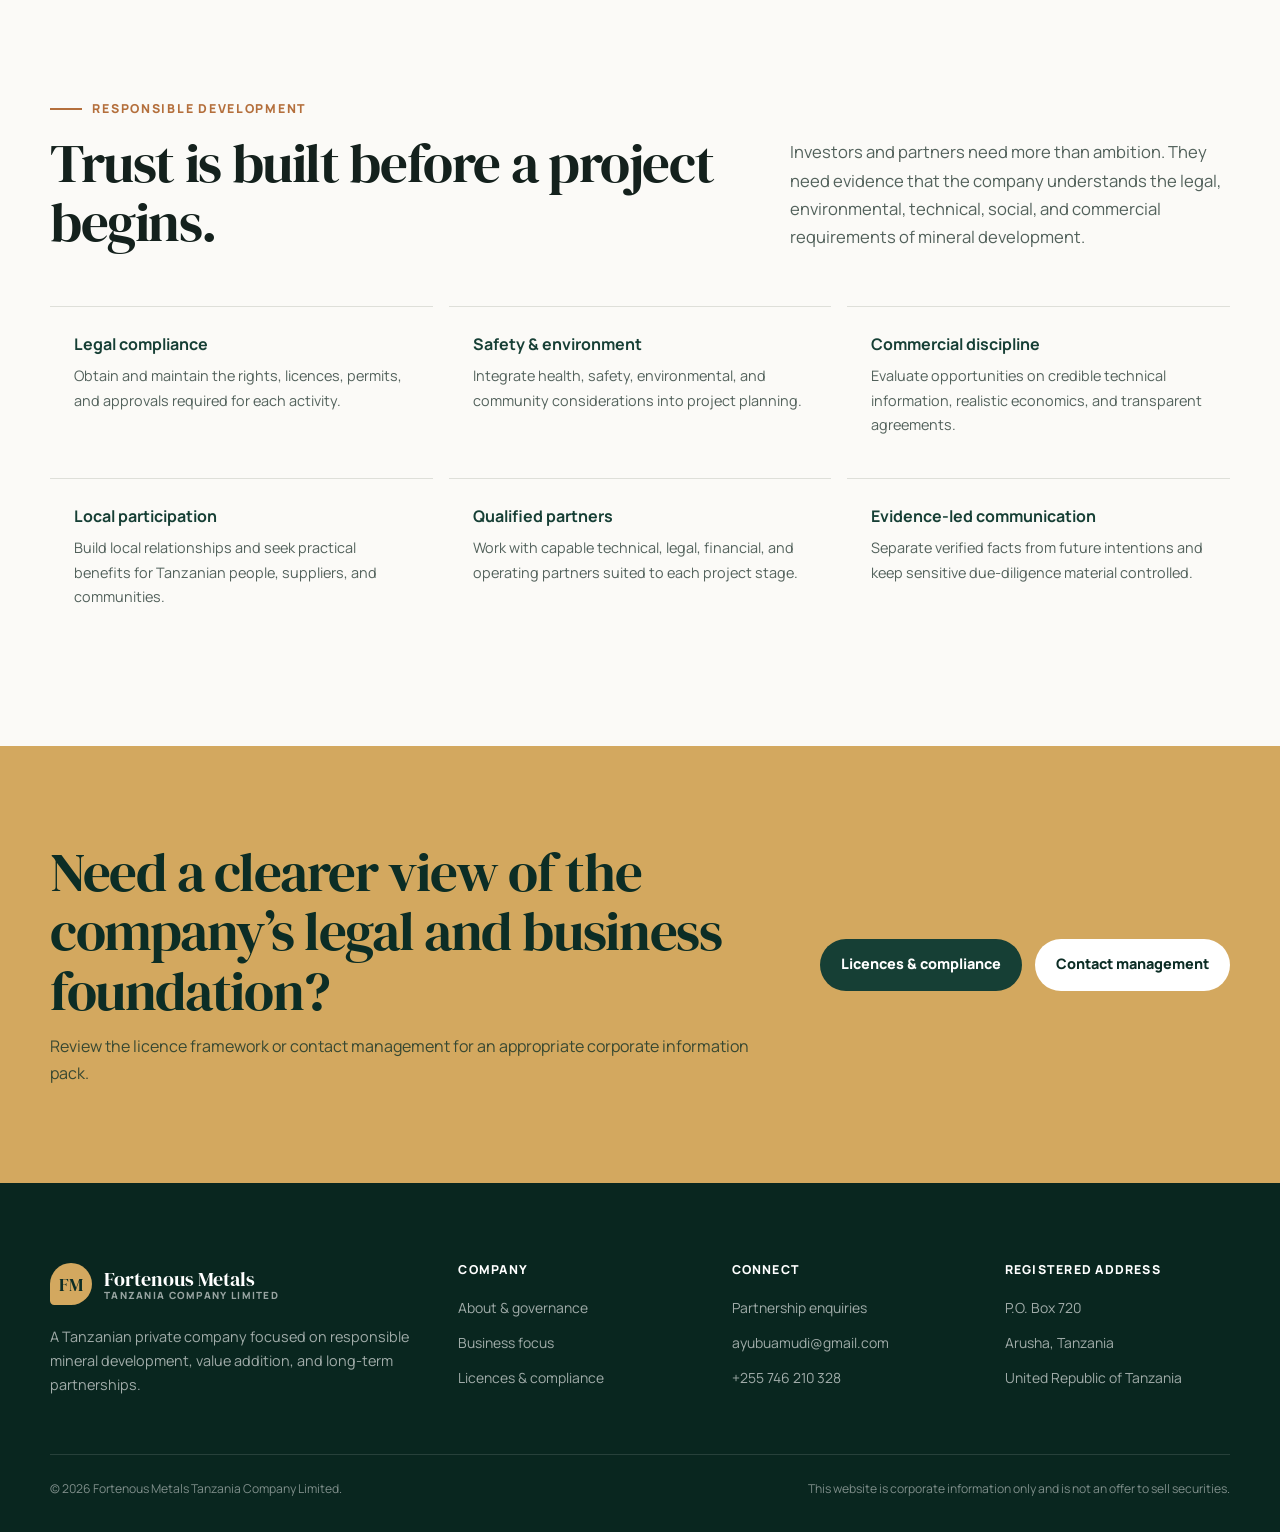
==== commit 5cca6330: "Redesign Fortenous Metals investor website" ====
--- a/about.html
+++ b/about.html
@@ -1,302 +1,58 @@
 <!DOCTYPE html>
 <html lang="en">
 <head>
-    <meta charset="UTF-8">
-    <meta name="viewport" content="width=device-width, initial-scale=1.0">
-    <meta name="description" content="Learn about Fortenous Metals Tanzania - our vision, mission, core values, company structure, and commitment to responsible mining.">
-    <title>About Us | Fortenous Metals Tanzania</title>
-    <link rel="stylesheet" href="css/style.css">
-    <link rel="stylesheet" href="https://cdnjs.cloudflare.com/ajax/libs/font-awesome/6.5.1/css/all.min.css">
+  <meta charset="utf-8"><meta name="viewport" content="width=device-width, initial-scale=1">
+  <meta name="description" content="Learn about Fortenous Metals Tanzania Company Limited, its corporate foundation, leadership, strategic direction, and commitment to responsible growth.">
+  <title>Company | Fortenous Metals Tanzania</title>
+  <link rel="preconnect" href="https://fonts.googleapis.com"><link rel="preconnect" href="https://fonts.gstatic.com" crossorigin><link href="https://fonts.googleapis.com/css2?family=DM+Serif+Display&family=Manrope:wght@400;600;700;800&display=swap" rel="stylesheet">
+  <link rel="stylesheet" href="https://cdnjs.cloudflare.com/ajax/libs/font-awesome/6.5.1/css/all.min.css"><link rel="stylesheet" href="css/style.css">
 </head>
 <body>
-    <!-- Navigation -->
-    <nav class="navbar">
-        <div class="nav-container">
-            <a href="index.html" class="logo">
-                <div class="logo-icon">FM</div>
-                <div class="logo-text">Fortenous <span>Metals</span></div>
-            </a>
-            <ul class="nav-links" id="navLinks">
-                <li><a href="index.html">Home</a></li>
-                <li><a href="about.html" class="active">About Us</a></li>
-                <li><a href="services.html">Services</a></li>
-                <li><a href="contact.html">Contact</a></li>
-            </ul>
-            <button class="mobile-menu-btn" id="mobileMenuBtn">
-                <i class="fas fa-bars"></i>
-            </button>
-        </div>
-    </nav>
+  <div class="topbar"><div class="container"><span>Tanzania-based enterprise</span><span>Private company limited by shares</span></div></div>
+  <nav class="navbar" aria-label="Primary navigation"><div class="nav-container"><a class="logo" href="index.html"><span class="logo-mark">FM</span><span class="logo-copy"><strong>Fortenous Metals</strong><small>Tanzania Company Limited</small></span></a><ul class="nav-links" id="navLinks"><li><a href="index.html">Home</a></li><li><a class="active" href="about.html">Company</a></li><li><a href="services.html">Business focus</a></li><li><a href="licences.html">Licences</a></li><li><a class="nav-cta" href="contact.html">Partnership enquiries</a></li></ul><button type="button" class="mobile-menu-btn" id="mobileMenuBtn" aria-controls="navLinks" aria-expanded="false" aria-label="Open navigation"><i class="fa-solid fa-bars"></i></button></div></nav>
 
-    <!-- Page Header -->
-    <section class="hero" style="min-height: 50vh; padding-top: 120px;">
-        <div class="hero-content">
-            <div class="hero-badge">Who We Are</div>
-            <h1>About <span class="gold-text">Fortenous Metals</span></h1>
-            <p class="hero-subtitle">
-                Discover our story, our people, and our commitment to building a sustainable future for Tanzania.
-            </p>
-        </div>
-    </section>
+  <main>
+    <section class="page-hero"><div class="container page-hero-inner"><span class="eyebrow">Company profile</span><h1>A focused Tanzanian platform for responsible growth.</h1><p>Fortenous Metals Tanzania Company Limited was formed as a private company limited by shares, with constitutional authority spanning the mineral value chain and other lawful business sectors.</p></div></section>
 
-    <!-- Company Overview -->
-    <section class="section">
-        <div class="section-header">
-            <span class="section-label">Company Profile</span>
-            <h2 class="section-title">Company Overview</h2>
-        </div>
-        <div class="about-grid">
-            <div class="about-content">
-                <h3>A Tanzanian Company with African Ambitions</h3>
-                <p>
-                    Fortenous Metals Tanzania Company Limited is a private company incorporated under the laws of 
-                    the United Republic of Tanzania. The company was established to participate in the exploration, 
-                    development, processing, and responsible utilization of mineral resources while supporting 
-                    industrial growth and economic development.
-                </p>
-                <p>
-                    In addition to its mining activities, the company is positioned to operate in complementary 
-                    sectors that strengthen its long-term sustainability and business resilience. Fortenous Metals 
-                    is committed to conducting its operations with professionalism, transparency, operational 
-                    excellence, environmental responsibility, and a strong focus on health and safety.
-                </p>
-                <p>
-                    The company strives to become a trusted partner in Tanzania's mining and industrial sectors 
-                    by embracing innovation, building strategic partnerships, and creating sustainable value for 
-                    all stakeholders.
-                </p>
-            </div>
-            <div class="about-image">
-                <div class="about-image-placeholder">
-                    <i class="fas fa-building"></i>
-                    <span>Corporate Headquarters</span>
-                </div>
-            </div>
-        </div>
-    </section>
+    <section class="section"><div class="container split">
+      <div class="split-copy"><span class="eyebrow">Who we are</span><h2>Local understanding. Partnership mindset.</h2><p>Fortenous Metals is developing its position in Tanzania’s mining and industrial landscape. The company’s memorandum authorises mineral exploration, mining, processing, mineral trading, acquisition of mining rights, and the establishment of related facilities.</p><p>Authorisation in a memorandum defines what a company may pursue; it does not prove that every activity is currently operating or licensed. Fortenous Metals therefore presents only verified corporate facts publicly and will add specific project and licence claims as supporting records are approved.</p><div class="notice spacer-top"><strong>Credibility principle:</strong> every public claim should be supported by a regulator-issued document, an approved project record, or a verified company statement.</div></div>
+      <div class="fact-grid">
+        <div class="fact-card"><span>Legal name</span><strong>Fortenous Metals Tanzania Company Limited</strong></div>
+        <div class="fact-card"><span>Legal form</span><strong>Private company limited by shares</strong></div>
+        <div class="fact-card"><span>Jurisdiction</span><strong>United Republic of Tanzania</strong></div>
+        <div class="fact-card"><span>Governing law</span><strong>Companies Act, Cap. 212</strong></div>
+        <div class="fact-card"><span>Stated capital</span><strong>TZS 50,000,000</strong></div>
+        <div class="fact-card"><span>Memorandum dated</span><strong>26 May 2026</strong></div>
+      </div>
+    </div></section>
 
-    <!-- Vision & Mission -->
-    <section class="section services-section">
-        <div class="section-header">
-            <span class="section-label">Our Direction</span>
-            <h2 class="section-title">Vision & Mission</h2>
-        </div>
-        <div class="services-grid" style="grid-template-columns: repeat(auto-fit, minmax(400px, 1fr));">
-            <div class="service-card reveal" style="border-left: 4px solid var(--primary-gold);">
-                <div class="service-icon"><i class="fas fa-eye"></i></div>
-                <h3>Our Vision</h3>
-                <p style="font-size: 1.1rem; font-style: italic; color: var(--text-primary);">
-                    "To become a leading Tanzanian mining and industrial company recognized across Africa for 
-                    responsible resource development, operational excellence, innovation, and sustainable growth."
-                </p>
-            </div>
-            <div class="service-card reveal" style="border-left: 4px solid var(--accent-green);">
-                <div class="service-icon" style="background: linear-gradient(135deg, #059669 0%, #10b981 100%);"><i class="fas fa-bullseye"></i></div>
-                <h3>Our Mission</h3>
-                <p style="font-size: 1.1rem; font-style: italic; color: var(--text-primary);">
-                    "To responsibly explore, develop, process, and deliver mineral resources while creating 
-                    sustainable value for our stakeholders through innovation, integrity, environmental stewardship, 
-                    operational excellence, and strong community engagement."
-                </p>
-            </div>
-        </div>
-    </section>
+    <section class="section section--sand"><div class="container">
+      <div class="section-heading"><div><span class="eyebrow">Strategic direction</span><h2>What the company is working to become.</h2></div><p>These statements express the company’s strategic direction. They are not quotations from the memorandum and should be reviewed by management as the business matures.</p></div>
+      <div class="card-grid">
+        <article class="card reveal"><span class="card-icon"><i class="fa-solid fa-eye"></i></span><h3>Vision</h3><p>To become a trusted Tanzanian mineral-development company known for disciplined partnerships, responsible project execution, and lasting local value.</p></article>
+        <article class="card reveal"><span class="card-icon"><i class="fa-solid fa-bullseye"></i></span><h3>Mission</h3><p>To identify and advance viable mineral opportunities through strong governance, suitable licences, capable partners, practical technology, and responsible stakeholder engagement.</p></article>
+        <article class="card reveal"><span class="card-icon"><i class="fa-solid fa-compass"></i></span><h3>Operating principles</h3><p>Integrity, safety, legal compliance, environmental responsibility, commercial discipline, local participation, and clear communication.</p></article>
+      </div>
+    </div></section>
 
-    <!-- Core Values Detailed -->
-    <section class="section">
-        <div class="section-header">
-            <span class="section-label">What We Stand For</span>
-            <h2 class="section-title">Our Core Values</h2>
-            <p class="section-subtitle">
-                These seven principles form the foundation of our corporate culture and guide every decision we make.
-            </p>
-        </div>
-        <div class="values-grid">
-            <div class="value-card reveal">
-                <div class="value-icon"><i class="fas fa-shield-alt"></i></div>
-                <h3>Integrity</h3>
-                <p>We conduct every aspect of our business honestly, ethically, and transparently while maintaining the trust of our stakeholders. Our word is our bond.</p>
-            </div>
-            <div class="value-card reveal">
-                <div class="value-icon"><i class="fas fa-hard-hat"></i></div>
-                <h3>Safety</h3>
-                <p>The health and safety of our employees, contractors, visitors, and surrounding communities remain our highest priority. Zero harm is our goal.</p>
-            </div>
-            <div class="value-card reveal">
-                <div class="value-icon"><i class="fas fa-award"></i></div>
-                <h3>Excellence</h3>
-                <p>We strive for the highest standards in quality, performance, and service through continuous improvement and best-practice adoption.</p>
-            </div>
-            <div class="value-card reveal">
-                <div class="value-icon"><i class="fas fa-lightbulb"></i></div>
-                <h3>Innovation</h3>
-                <p>We embrace modern technology, creative thinking, and continuous learning to improve our operations, reduce costs, and enhance outcomes.</p>
-            </div>
-            <div class="value-card reveal">
-                <div class="value-icon"><i class="fas fa-leaf"></i></div>
-                <h3>Sustainability</h3>
-                <p>We are committed to balancing economic growth with environmental protection and responsible resource management for future generations.</p>
-            </div>
-            <div class="value-card reveal">
-                <div class="value-icon"><i class="fas fa-balance-scale"></i></div>
-                <h3>Accountability</h3>
-                <p>We take ownership of our decisions, actions, and performance while maintaining transparency and ethical standards in all dealings.</p>
-            </div>
-            <div class="value-card reveal">
-                <div class="value-icon"><i class="fas fa-handshake"></i></div>
-                <h3>Collaboration</h3>
-                <p>We believe lasting success is built through teamwork, mutual respect, and strong partnerships with our communities and stakeholders.</p>
-            </div>
-        </div>
-    </section>
+    <section class="section section--dark"><div class="container">
+      <div class="section-heading"><div><span class="eyebrow">Leadership &amp; governance</span><h2>Named leadership with clear responsibility.</h2></div><p>The constitutional documents identify the initial directors. Role descriptions and biographies can be added once management approves them.</p></div>
+      <div class="card-grid">
+        <article class="card card--dark"><span class="card-icon"><i class="fa-solid fa-user-tie"></i></span><h3>Amudi Nuru Ayubu</h3><p>Initial director and subscriber named in the company’s constitutional documents.</p></article>
+        <article class="card card--dark"><span class="card-icon"><i class="fa-solid fa-user-tie"></i></span><h3>Moses Ndege Machela</h3><p>Initial director and subscriber named in the company’s constitutional documents.</p></article>
+        <article class="card card--dark"><span class="card-icon"><i class="fa-solid fa-shield-halved"></i></span><h3>Governance approach</h3><p>Material opportunities should pass through document verification, management review, appropriate professional advice, and written approval.</p></article>
+      </div>
+    </div></section>
 
-    <!-- Company Structure / Legal Info -->
-    <section class="section legal-section">
-        <div class="section-header">
-            <span class="section-label">Corporate Structure</span>
-            <h2 class="section-title">Company Information</h2>
-            <p class="section-subtitle">
-                Fortenous Metals Tanzania Company Limited is registered under the Companies Act, [CAP 212] of Tanzania.
-            </p>
-        </div>
-        <div class="legal-grid">
-            <div class="legal-card reveal">
-                <h3><i class="fas fa-info-circle"></i> Registration Details</h3>
-                <ul>
-                    <li><strong>Legal Name:</strong> Fortenous Metals Tanzania Company Limited</li>
-                    <li><strong>Legal Form:</strong> Company Limited by Shares</li>
-                    <li><strong>Registered Office:</strong> P.O. Box 720, Arusha, Tanzania</li>
-                    <li><strong>Date of Incorporation:</strong> 26th May 2026</li>
-                    <li><strong>Governing Law:</strong> The Companies Act, [CAP 212]</li>
-                </ul>
-            </div>
-            <div class="legal-card reveal">
-                <h3><i class="fas fa-coins"></i> Share Capital</h3>
-                <div class="legal-highlight">
-                    <p>TZS 50,000,000 (Fifty Million Tanzania Shillings)</p>
-                </div>
-                <ul>
-                    <li><strong>Total Shares:</strong> 5,000 Ordinary Shares</li>
-                    <li><strong>Nominal Value:</strong> TZS 10,000 per share</li>
-                    <li><strong>Share Type:</strong> Ordinary Shares</li>
-                </ul>
-            </div>
-            <div class="legal-card reveal">
-                <h3><i class="fas fa-users"></i> Shareholders</h3>
-                <ul>
-                    <li><strong>Amudi Nuru Ayubu</strong><br>P.O. Box 720, Arusha<br>760 Shares (76%)</li>
-                    <li style="margin-top: 1rem;"><strong>Moses Ndege Machela</strong><br>SLP 745, Kahama<br>240 Shares (24%)</li>
-                </ul>
-            </div>
-            <div class="legal-card reveal">
-                <h3><i class="fas fa-user-tie"></i> Board of Directors</h3>
-                <ul>
-                    <li><strong>Amudi Nuru Ayubu</strong><br>Director & Subscriber</li>
-                    <li style="margin-top: 1rem;"><strong>Moses Ndege Machela</strong><br>Director & Subscriber</li>
-                </ul>
-            </div>
-            <div class="legal-card reveal">
-                <h3><i class="fas fa-gavel"></i> Legal Witness</h3>
-                <ul>
-                    <li><strong>Name:</strong> Denis Pauline Kareere</li>
-                    <li><strong>Qualification:</strong> Advocate & Commissioner for Oaths</li>
-                    <li><strong>Address:</strong> P.O. Box 10985, Mwanza</li>
-                    <li><strong>Role:</strong> Witness to Subscriber Signatures</li>
-                </ul>
-            </div>
-            <div class="legal-card reveal">
-                <h3><i class="fas fa-file-contract"></i> Company Status</h3>
-                <ul>
-                    <li><strong>Type:</strong> Private Company</li>
-                    <li><strong>Share Transfer:</strong> Restricted (per Articles)</li>
-                    <li><strong>Member Limit:</strong> Maximum 50 members</li>
-                    <li><strong>Public Subscription:</strong> Not permitted</li>
-                </ul>
-            </div>
-        </div>
-    </section>
+    <section class="section"><div class="container">
+      <div class="section-heading"><div><span class="eyebrow">Responsible development</span><h2>Trust is built before a project begins.</h2></div><p>Investors and partners need more than ambition. They need evidence that the company understands the legal, environmental, technical, social, and commercial requirements of mineral development.</p></div>
+      <div class="scope-list"><div class="scope-item"><strong>Legal compliance</strong><p>Obtain and maintain the rights, licences, permits, and approvals required for each activity.</p></div><div class="scope-item"><strong>Safety &amp; environment</strong><p>Integrate health, safety, environmental, and community considerations into project planning.</p></div><div class="scope-item"><strong>Commercial discipline</strong><p>Evaluate opportunities on credible technical information, realistic economics, and transparent agreements.</p></div><div class="scope-item"><strong>Local participation</strong><p>Build local relationships and seek practical benefits for Tanzanian people, suppliers, and communities.</p></div><div class="scope-item"><strong>Qualified partners</strong><p>Work with capable technical, legal, financial, and operating partners suited to each project stage.</p></div><div class="scope-item"><strong>Evidence-led communication</strong><p>Separate verified facts from future intentions and keep sensitive due-diligence material controlled.</p></div></div>
+    </div></section>
 
-    <!-- Looking Ahead -->
-    <section class="section">
-        <div class="section-header">
-            <span class="section-label">The Future</span>
-            <h2 class="section-title">Looking Ahead</h2>
-        </div>
-        <div class="about-grid">
-            <div class="about-content">
-                <h3>Building for Tomorrow</h3>
-                <p>
-                    The future of Fortenous Metals Tanzania Company Limited is founded on responsible growth, 
-                    innovation, operational excellence, and sustainable business practices.
-                </p>
-                <p>
-                    As the company expands, it aims to strengthen its position within Tanzania's mining and 
-                    industrial sectors while contributing positively to national development through responsible 
-                    investment, modern technologies, and strategic partnerships.
-                </p>
-                <p>
-                    Fortenous Metals is committed to building an organization that creates lasting value for 
-                    future generations while maintaining the highest standards of corporate governance and 
-                    ethical business conduct.
-                </p>
-                <a href="contact.html" class="btn btn-primary" style="margin-top: 1.5rem;">
-                    <i class="fas fa-envelope"></i> Partner With Us
-                </a>
-            </div>
-            <div class="about-image">
-                <div class="about-image-placeholder">
-                    <i class="fas fa-rocket"></i>
-                    <span>Future Growth & Innovation</span>
-                </div>
-            </div>
-        </div>
-    </section>
+    <section class="cta"><div class="container cta-inner"><div><h2>Need a clearer view of the company’s legal and business foundation?</h2><p>Review the licence framework or contact management for an appropriate corporate information pack.</p></div><div class="button-row"><a class="btn btn-secondary" href="licences.html">Licences &amp; compliance</a><a class="btn btn-light" href="contact.html">Contact management</a></div></div></section>
+  </main>
 
-    <!-- Footer -->
-    <footer class="footer">
-        <div class="footer-grid">
-            <div class="footer-brand">
-                <a href="index.html" class="logo">
-                    <div class="logo-icon">FM</div>
-                    <div class="logo-text">Fortenous <span>Metals</span></div>
-                </a>
-                <p>
-                    A privately owned Tanzanian company committed to contributing to the country's 
-                    economic growth through responsible business practices and sustainable industrial development.
-                </p>
-            </div>
-            <div class="footer-links">
-                <h4>Quick Links</h4>
-                <ul>
-                    <li><a href="index.html">Home</a></li>
-                    <li><a href="about.html">About Us</a></li>
-                    <li><a href="services.html">Services</a></li>
-                    <li><a href="contact.html">Contact</a></li>
-                </ul>
-            </div>
-            <div class="footer-links">
-                <h4>Services</h4>
-                <ul>
-                    <li><a href="services.html">Mineral Exploration</a></li>
-                    <li><a href="services.html">Mining Operations</a></li>
-                    <li><a href="services.html">Mineral Processing</a></li>
-                    <li><a href="services.html">Industrial Logistics</a></li>
-                </ul>
-            </div>
-            <div class="footer-links">
-                <h4>Contact</h4>
-                <ul>
-                    <li><i class="fas fa-map-marker-alt" style="color: var(--primary-gold); margin-right: 0.5rem;"></i> P.O. Box 720, Arusha</li>
-                    <li><i class="fas fa-globe" style="color: var(--primary-gold); margin-right: 0.5rem;"></i> Tanzania</li>
-                </ul>
-            </div>
-        </div>
-        <div class="footer-bottom">
-            <p>&copy; 2026 Fortenous Metals Tanzania Company Limited. All rights reserved.</p>
-            <p>Company Limited by Shares | Incorporated under the Companies Act, [CAP 212]</p>
-        </div>
-    </footer>
-
-    <script src="js/main.js"></script>
+  <footer class="footer"><div class="container"><div class="footer-grid"><div><a class="logo" href="index.html"><span class="logo-mark">FM</span><span class="logo-copy"><strong>Fortenous Metals</strong><small>Tanzania Company Limited</small></span></a><p class="footer-about">A Tanzanian private company focused on responsible mineral development, value addition, and long-term partnerships.</p></div><div><h4>Company</h4><ul><li><a href="about.html">About &amp; governance</a></li><li><a href="services.html">Business focus</a></li><li><a href="licences.html">Licences &amp; compliance</a></li></ul></div><div><h4>Connect</h4><ul><li><a href="contact.html">Partnership enquiries</a></li><li><a href="mailto:ayubuamudi@gmail.com">ayubuamudi@gmail.com</a></li><li><a href="tel:+255746210328">+255&nbsp;746&nbsp;210&nbsp;328</a></li></ul></div><div><h4>Registered address</h4><ul><li>P.O. Box 720</li><li>Arusha, Tanzania</li><li>United Republic of Tanzania</li></ul></div></div><div class="footer-bottom"><p>© <span data-year></span> Fortenous Metals Tanzania Company Limited.</p><p>This website is corporate information only and is not an offer to sell securities.</p></div></div></footer>
+  <script src="js/main.js"></script>
 </body>
-</html>+</html>
--- a/css/style.css
+++ b/css/style.css
@@ -1,968 +1,40 @@
-/* ============================================
-   FORTENOUS METALS TANZANIA - CORPORATE WEBSITE
-   Modern Mining & Industrial Corporate Theme
-   ============================================ */
-
 :root {
-    --primary-gold: #C9A227;
-    --primary-gold-light: #E5C158;
-    --primary-gold-dark: #A08220;
-    --dark-bg: #0a0e17;
-    --dark-secondary: #111827;
-    --dark-card: #1a2332;
-    --text-primary: #f3f4f6;
-    --text-secondary: #9ca3af;
-    --text-muted: #6b7280;
-    --accent-green: #059669;
-    --border-color: #2d3748;
-    --gradient-gold: linear-gradient(135deg, #C9A227 0%, #E5C158 50%, #C9A227 100%);
-    --shadow-gold: 0 4px 20px rgba(201, 162, 39, 0.3);
-    --transition: all 0.3s cubic-bezier(0.4, 0, 0.2, 1);
+  --ink:#14211d;--muted:#52615b;--green:#163f35;--deep:#0c2d25;
+  --copper:#b46f3c;--gold:#d3a85f;--sand:#f3eee4;--paper:#fbfaf7;
+  --white:#fff;--line:#dedfd9;--shadow:0 24px 70px rgba(16,44,36,.11);
+  --r:22px;--max:1180px;--ease:180ms ease;
 }
-
-* {
-    margin: 0;
-    padding: 0;
-    box-sizing: border-box;
-}
-
-html {
-    scroll-behavior: smooth;
-}
-
-body {
-    font-family: 'Segoe UI', Tahoma, Geneva, Verdana, sans-serif;
-    background-color: var(--dark-bg);
-    color: var(--text-primary);
-    line-height: 1.6;
-    overflow-x: hidden;
-}
-
-/* Scrollbar */
-::-webkit-scrollbar {
-    width: 8px;
-}
-
-::-webkit-scrollbar-track {
-    background: var(--dark-bg);
-}
-
-::-webkit-scrollbar-thumb {
-    background: var(--primary-gold-dark);
-    border-radius: 4px;
-}
-
-::-webkit-scrollbar-thumb:hover {
-    background: var(--primary-gold);
-}
-
-/* ============================================
-   NAVIGATION
-   ============================================ */
-.navbar {
-    position: fixed;
-    top: 0;
-    left: 0;
-    width: 100%;
-    z-index: 1000;
-    background: rgba(10, 14, 23, 0.95);
-    backdrop-filter: blur(10px);
-    border-bottom: 1px solid var(--border-color);
-    transition: var(--transition);
-}
-
-.navbar.scrolled {
-    box-shadow: 0 4px 30px rgba(0, 0, 0, 0.5);
-}
-
-.nav-container {
-    max-width: 1200px;
-    margin: 0 auto;
-    padding: 0 2rem;
-    display: flex;
-    justify-content: space-between;
-    align-items: center;
-    height: 80px;
-}
-
-.logo {
-    display: flex;
-    align-items: center;
-    gap: 12px;
-    text-decoration: none;
-}
-
-.logo-icon {
-    width: 45px;
-    height: 45px;
-    background: var(--gradient-gold);
-    border-radius: 8px;
-    display: flex;
-    align-items: center;
-    justify-content: center;
-    font-weight: 900;
-    color: var(--dark-bg);
-    font-size: 1.2rem;
-}
-
-.logo-text {
-    font-size: 1.3rem;
-    font-weight: 700;
-    color: var(--text-primary);
-    letter-spacing: 0.5px;
-}
-
-.logo-text span {
-    color: var(--primary-gold);
-}
-
-.nav-links {
-    display: flex;
-    list-style: none;
-    gap: 2.5rem;
-    align-items: center;
-}
-
-.nav-links a {
-    text-decoration: none;
-    color: var(--text-secondary);
-    font-weight: 500;
-    font-size: 0.95rem;
-    transition: var(--transition);
-    position: relative;
-}
-
-.nav-links a::after {
-    content: '';
-    position: absolute;
-    bottom: -5px;
-    left: 0;
-    width: 0;
-    height: 2px;
-    background: var(--primary-gold);
-    transition: var(--transition);
-}
-
-.nav-links a:hover,
-.nav-links a.active {
-    color: var(--primary-gold);
-}
-
-.nav-links a:hover::after,
-.nav-links a.active::after {
-    width: 100%;
-}
-
-.mobile-menu-btn {
-    display: none;
-    background: none;
-    border: none;
-    color: var(--text-primary);
-    font-size: 1.5rem;
-    cursor: pointer;
-}
-
-/* ============================================
-   HERO SECTION
-   ============================================ */
-.hero {
-    min-height: 100vh;
-    display: flex;
-    align-items: center;
-    justify-content: center;
-    position: relative;
-    background: 
-        radial-gradient(ellipse at 20% 50%, rgba(201, 162, 39, 0.08) 0%, transparent 50%),
-        radial-gradient(ellipse at 80% 50%, rgba(201, 162, 39, 0.05) 0%, transparent 50%),
-        var(--dark-bg);
-    padding-top: 80px;
-    overflow: hidden;
-}
-
-.hero::before {
-    content: '';
-    position: absolute;
-    top: 0;
-    left: 0;
-    right: 0;
-    bottom: 0;
-    background: url("data:image/svg+xml,%3Csvg width='60' height='60' viewBox='0 0 60 60' xmlns='http://www.w3.org/2000/svg'%3E%3Cg fill='none' fill-rule='evenodd'%3E%3Cg fill='%23C9A227' fill-opacity='0.03'%3E%3Cpath d='M36 34v-4h-2v4h-4v2h4v4h2v-4h4v-2h-4zm0-30V0h-2v4h-4v2h4v4h2V6h4V4h-4zM6 34v-4H4v4H0v2h4v4h2v-4h4v-2H6zM6 4V0H4v4H0v2h4v4h2V6h4V4H6z'/%3E%3C/g%3E%3C/g%3E%3C/svg%3E");
-    opacity: 0.5;
-}
-
-.hero-content {
-    text-align: center;
-    max-width: 900px;
-    padding: 0 2rem;
-    position: relative;
-    z-index: 1;
-}
-
-.hero-badge {
-    display: inline-block;
-    padding: 0.5rem 1.5rem;
-    background: rgba(201, 162, 39, 0.1);
-    border: 1px solid rgba(201, 162, 39, 0.3);
-    border-radius: 50px;
-    color: var(--primary-gold);
-    font-size: 0.85rem;
-    font-weight: 600;
-    letter-spacing: 2px;
-    text-transform: uppercase;
-    margin-bottom: 2rem;
-    animation: fadeInDown 1s ease;
-}
-
-.hero h1 {
-    font-size: clamp(2.5rem, 6vw, 4.5rem);
-    font-weight: 800;
-    line-height: 1.1;
-    margin-bottom: 1.5rem;
-    animation: fadeInUp 1s ease 0.2s both;
-}
-
-.hero h1 .gold-text {
-    background: var(--gradient-gold);
-    -webkit-background-clip: text;
-    -webkit-text-fill-color: transparent;
-    background-clip: text;
-}
-
-.hero-subtitle {
-    font-size: clamp(1.1rem, 2.5vw, 1.4rem);
-    color: var(--text-secondary);
-    max-width: 700px;
-    margin: 0 auto 3rem;
-    animation: fadeInUp 1s ease 0.4s both;
-}
-
-.hero-buttons {
-    display: flex;
-    gap: 1rem;
-    justify-content: center;
-    flex-wrap: wrap;
-    animation: fadeInUp 1s ease 0.6s both;
-}
-
-.btn {
-    display: inline-flex;
-    align-items: center;
-    gap: 0.5rem;
-    padding: 1rem 2.5rem;
-    border-radius: 8px;
-    font-weight: 600;
-    font-size: 1rem;
-    text-decoration: none;
-    transition: var(--transition);
-    cursor: pointer;
-    border: none;
-}
-
-.btn-primary {
-    background: var(--gradient-gold);
-    color: var(--dark-bg);
-    box-shadow: var(--shadow-gold);
-}
-
-.btn-primary:hover {
-    transform: translateY(-2px);
-    box-shadow: 0 8px 30px rgba(201, 162, 39, 0.4);
-}
-
-.btn-outline {
-    background: transparent;
-    color: var(--text-primary);
-    border: 2px solid var(--border-color);
-}
-
-.btn-outline:hover {
-    border-color: var(--primary-gold);
-    color: var(--primary-gold);
-    transform: translateY(-2px);
-}
-
-.hero-stats {
-    display: flex;
-    justify-content: center;
-    gap: 4rem;
-    margin-top: 5rem;
-    animation: fadeInUp 1s ease 0.8s both;
-}
-
-.stat-item {
-    text-align: center;
-}
-
-.stat-number {
-    font-size: 2.5rem;
-    font-weight: 800;
-    color: var(--primary-gold);
-    display: block;
-}
-
-.stat-label {
-    font-size: 0.9rem;
-    color: var(--text-muted);
-    text-transform: uppercase;
-    letter-spacing: 1px;
-}
-
-/* ============================================
-   SECTIONS GENERAL
-   ============================================ */
-.section {
-    padding: 6rem 2rem;
-    max-width: 1200px;
-    margin: 0 auto;
-}
-
-.section-header {
-    text-align: center;
-    margin-bottom: 4rem;
-}
-
-.section-label {
-    display: inline-block;
-    color: var(--primary-gold);
-    font-weight: 600;
-    font-size: 0.85rem;
-    text-transform: uppercase;
-    letter-spacing: 3px;
-    margin-bottom: 1rem;
-}
-
-.section-title {
-    font-size: clamp(2rem, 4vw, 3rem);
-    font-weight: 700;
-    margin-bottom: 1rem;
-}
-
-.section-subtitle {
-    color: var(--text-secondary);
-    max-width: 600px;
-    margin: 0 auto;
-    font-size: 1.1rem;
-}
-
-/* ============================================
-   ABOUT SECTION
-   ============================================ */
-.about-section {
-    background: var(--dark-secondary);
-}
-
-.about-grid {
-    display: grid;
-    grid-template-columns: 1fr 1fr;
-    gap: 4rem;
-    align-items: center;
-}
-
-.about-image {
-    position: relative;
-}
-
-.about-image-placeholder {
-    width: 100%;
-    height: 450px;
-    background: linear-gradient(135deg, #1a2332 0%, #0f172a 100%);
-    border-radius: 16px;
-    display: flex;
-    flex-direction: column;
-    align-items: center;
-    justify-content: center;
-    border: 1px solid var(--border-color);
-    position: relative;
-    overflow: hidden;
-}
-
-.about-image-placeholder::before {
-    content: '';
-    position: absolute;
-    top: -50%;
-    left: -50%;
-    width: 200%;
-    height: 200%;
-    background: radial-gradient(circle, rgba(201, 162, 39, 0.1) 0%, transparent 70%);
-    animation: rotate 20s linear infinite;
-}
-
-.about-image-placeholder i {
-    font-size: 4rem;
-    color: var(--primary-gold);
-    margin-bottom: 1rem;
-    z-index: 1;
-}
-
-.about-image-placeholder span {
-    color: var(--text-muted);
-    font-size: 1.1rem;
-    z-index: 1;
-}
-
-.about-content h3 {
-    font-size: 2rem;
-    margin-bottom: 1.5rem;
-}
-
-.about-content p {
-    color: var(--text-secondary);
-    margin-bottom: 1.5rem;
-    font-size: 1.05rem;
-}
-
-.about-features {
-    display: grid;
-    grid-template-columns: 1fr 1fr;
-    gap: 1rem;
-    margin-top: 2rem;
-}
-
-.about-feature {
-    display: flex;
-    align-items: center;
-    gap: 0.75rem;
-}
-
-.about-feature i {
-    color: var(--primary-gold);
-    font-size: 1.2rem;
-}
-
-.about-feature span {
-    color: var(--text-primary);
-    font-weight: 500;
-}
-
-/* ============================================
-   VALUES SECTION
-   ============================================ */
-.values-grid {
-    display: grid;
-    grid-template-columns: repeat(auto-fit, minmax(280px, 1fr));
-    gap: 2rem;
-}
-
-.value-card {
-    background: var(--dark-card);
-    border: 1px solid var(--border-color);
-    border-radius: 16px;
-    padding: 2.5rem;
-    transition: var(--transition);
-    position: relative;
-    overflow: hidden;
-}
-
-.value-card::before {
-    content: '';
-    position: absolute;
-    top: 0;
-    left: 0;
-    width: 100%;
-    height: 3px;
-    background: var(--gradient-gold);
-    transform: scaleX(0);
-    transform-origin: left;
-    transition: var(--transition);
-}
-
-.value-card:hover {
-    transform: translateY(-5px);
-    border-color: rgba(201, 162, 39, 0.3);
-    box-shadow: 0 10px 40px rgba(0, 0, 0, 0.3);
-}
-
-.value-card:hover::before {
-    transform: scaleX(1);
-}
-
-.value-icon {
-    width: 60px;
-    height: 60px;
-    background: rgba(201, 162, 39, 0.1);
-    border-radius: 12px;
-    display: flex;
-    align-items: center;
-    justify-content: center;
-    margin-bottom: 1.5rem;
-    font-size: 1.5rem;
-    color: var(--primary-gold);
-}
-
-.value-card h3 {
-    font-size: 1.3rem;
-    margin-bottom: 0.75rem;
-}
-
-.value-card p {
-    color: var(--text-secondary);
-    font-size: 0.95rem;
-}
-
-/* ============================================
-   SERVICES SECTION
-   ============================================ */
-.services-section {
-    background: var(--dark-secondary);
-}
-
-.services-grid {
-    display: grid;
-    grid-template-columns: repeat(auto-fit, minmax(350px, 1fr));
-    gap: 2rem;
-}
-
-.service-card {
-    background: var(--dark-bg);
-    border: 1px solid var(--border-color);
-    border-radius: 16px;
-    padding: 2.5rem;
-    transition: var(--transition);
-    position: relative;
-}
-
-.service-card:hover {
-    border-color: var(--primary-gold);
-    transform: translateY(-3px);
-}
-
-.service-number {
-    font-size: 3rem;
-    font-weight: 800;
-    color: rgba(201, 162, 39, 0.15);
-    position: absolute;
-    top: 1.5rem;
-    right: 1.5rem;
-    line-height: 1;
-}
-
-.service-icon {
-    width: 50px;
-    height: 50px;
-    background: var(--gradient-gold);
-    border-radius: 10px;
-    display: flex;
-    align-items: center;
-    justify-content: center;
-    margin-bottom: 1.5rem;
-    color: var(--dark-bg);
-    font-size: 1.3rem;
-}
-
-.service-card h3 {
-    font-size: 1.25rem;
-    margin-bottom: 0.75rem;
-}
-
-.service-card p {
-    color: var(--text-secondary);
-    font-size: 0.95rem;
-}
-
-/* ============================================
-   COMMITMENT SECTION
-   ============================================ */
-.commitment-grid {
-    display: grid;
-    grid-template-columns: repeat(auto-fit, minmax(300px, 1fr));
-    gap: 1.5rem;
-}
-
-.commitment-item {
-    display: flex;
-    align-items: flex-start;
-    gap: 1rem;
-    padding: 1.5rem;
-    background: var(--dark-card);
-    border-radius: 12px;
-    border: 1px solid var(--border-color);
-}
-
-.commitment-item i {
-    color: var(--accent-green);
-    font-size: 1.3rem;
-    margin-top: 0.2rem;
-    flex-shrink: 0;
-}
-
-.commitment-item span {
-    color: var(--text-primary);
-    font-weight: 500;
-}
-
-/* ============================================
-   LEGAL INFO SECTION
-   ============================================ */
-.legal-section {
-    background: var(--dark-secondary);
-}
-
-.legal-grid {
-    display: grid;
-    grid-template-columns: repeat(auto-fit, minmax(280px, 1fr));
-    gap: 2rem;
-}
-
-.legal-card {
-    background: var(--dark-bg);
-    border: 1px solid var(--border-color);
-    border-radius: 16px;
-    padding: 2rem;
-}
-
-.legal-card h3 {
-    color: var(--primary-gold);
-    font-size: 1.1rem;
-    margin-bottom: 1rem;
-    text-transform: uppercase;
-    letter-spacing: 1px;
-}
-
-.legal-card p,
-.legal-card li {
-    color: var(--text-secondary);
-    font-size: 0.95rem;
-    margin-bottom: 0.5rem;
-}
-
-.legal-card ul {
-    list-style: none;
-    padding: 0;
-}
-
-.legal-card ul li {
-    padding-left: 1.5rem;
-    position: relative;
-}
-
-.legal-card ul li::before {
-    content: '▸';
-    position: absolute;
-    left: 0;
-    color: var(--primary-gold);
-}
-
-.legal-highlight {
-    background: rgba(201, 162, 39, 0.1);
-    border-left: 3px solid var(--primary-gold);
-    padding: 1.5rem;
-    border-radius: 0 8px 8px 0;
-    margin: 1.5rem 0;
-}
-
-.legal-highlight p {
-    color: var(--text-primary);
-    margin: 0;
-    font-weight: 500;
-}
-
-/* ============================================
-   CONTACT SECTION
-   ============================================ */
-.contact-grid {
-    display: grid;
-    grid-template-columns: 1fr 1fr;
-    gap: 4rem;
-}
-
-.contact-info h3 {
-    font-size: 1.8rem;
-    margin-bottom: 1rem;
-}
-
-.contact-info > p {
-    color: var(--text-secondary);
-    margin-bottom: 2rem;
-}
-
-.contact-details {
-    display: flex;
-    flex-direction: column;
-    gap: 1.5rem;
-}
-
-.contact-item {
-    display: flex;
-    align-items: flex-start;
-    gap: 1rem;
-}
-
-.contact-item i {
-    width: 45px;
-    height: 45px;
-    background: rgba(201, 162, 39, 0.1);
-    border-radius: 10px;
-    display: flex;
-    align-items: center;
-    justify-content: center;
-    color: var(--primary-gold);
-    font-size: 1.1rem;
-    flex-shrink: 0;
-}
-
-.contact-item h4 {
-    font-size: 1rem;
-    margin-bottom: 0.25rem;
-}
-
-.contact-item p {
-    color: var(--text-secondary);
-    font-size: 0.95rem;
-}
-
-.contact-form {
-    background: var(--dark-card);
-    border: 1px solid var(--border-color);
-    border-radius: 16px;
-    padding: 2.5rem;
-}
-
-.form-group {
-    margin-bottom: 1.5rem;
-}
-
-.form-group label {
-    display: block;
-    margin-bottom: 0.5rem;
-    font-weight: 500;
-    font-size: 0.9rem;
-}
-
-.form-group input,
-.form-group textarea,
-.form-group select {
-    width: 100%;
-    padding: 0.875rem 1rem;
-    background: var(--dark-bg);
-    border: 1px solid var(--border-color);
-    border-radius: 8px;
-    color: var(--text-primary);
-    font-size: 1rem;
-    transition: var(--transition);
-    font-family: inherit;
-}
-
-.form-group input:focus,
-.form-group textarea:focus,
-.form-group select:focus {
-    outline: none;
-    border-color: var(--primary-gold);
-    box-shadow: 0 0 0 3px rgba(201, 162, 39, 0.1);
-}
-
-.form-group textarea {
-    resize: vertical;
-    min-height: 120px;
-}
-
-/* ============================================
-   CTA SECTION
-   ============================================ */
-.cta-section {
-    background: 
-        radial-gradient(ellipse at center, rgba(201, 162, 39, 0.1) 0%, transparent 70%),
-        var(--dark-secondary);
-    text-align: center;
-    padding: 5rem 2rem;
-}
-
-.cta-section h2 {
-    font-size: clamp(2rem, 4vw, 3rem);
-    margin-bottom: 1rem;
-}
-
-.cta-section p {
-    color: var(--text-secondary);
-    max-width: 600px;
-    margin: 0 auto 2rem;
-    font-size: 1.1rem;
-}
-
-/* ============================================
-   FOOTER
-   ============================================ */
-.footer {
-    background: #070a10;
-    border-top: 1px solid var(--border-color);
-    padding: 4rem 2rem 2rem;
-}
-
-.footer-grid {
-    max-width: 1200px;
-    margin: 0 auto;
-    display: grid;
-    grid-template-columns: 2fr 1fr 1fr 1fr;
-    gap: 3rem;
-    margin-bottom: 3rem;
-}
-
-.footer-brand p {
-    color: var(--text-secondary);
-    margin-top: 1rem;
-    font-size: 0.95rem;
-}
-
-.footer-links h4 {
-    color: var(--text-primary);
-    font-size: 1rem;
-    margin-bottom: 1.5rem;
-    text-transform: uppercase;
-    letter-spacing: 1px;
-}
-
-.footer-links ul {
-    list-style: none;
-}
-
-.footer-links li {
-    margin-bottom: 0.75rem;
-}
-
-.footer-links a {
-    color: var(--text-secondary);
-    text-decoration: none;
-    transition: var(--transition);
-    font-size: 0.95rem;
-}
-
-.footer-links a:hover {
-    color: var(--primary-gold);
-}
-
-.footer-bottom {
-    max-width: 1200px;
-    margin: 0 auto;
-    padding-top: 2rem;
-    border-top: 1px solid var(--border-color);
-    display: flex;
-    justify-content: space-between;
-    align-items: center;
-    flex-wrap: wrap;
-    gap: 1rem;
-}
-
-.footer-bottom p {
-    color: var(--text-muted);
-    font-size: 0.9rem;
-}
-
-/* ============================================
-   ANIMATIONS
-   ============================================ */
-@keyframes fadeInUp {
-    from {
-        opacity: 0;
-        transform: translateY(30px);
-    }
-    to {
-        opacity: 1;
-        transform: translateY(0);
-    }
-}
-
-@keyframes fadeInDown {
-    from {
-        opacity: 0;
-        transform: translateY(-30px);
-    }
-    to {
-        opacity: 1;
-        transform: translateY(0);
-    }
-}
-
-@keyframes rotate {
-    from { transform: rotate(0deg); }
-    to { transform: rotate(360deg); }
-}
-
-.reveal {
-    opacity: 0;
-    transform: translateY(30px);
-    transition: all 0.8s ease;
-}
-
-.reveal.active {
-    opacity: 1;
-    transform: translateY(0);
-}
-
-/* ============================================
-   RESPONSIVE
-   ============================================ */
-@media (max-width: 992px) {
-    .about-grid,
-    .contact-grid {
-        grid-template-columns: 1fr;
-    }
-
-    .footer-grid {
-        grid-template-columns: 1fr 1fr;
-    }
-
-    .hero-stats {
-        gap: 2rem;
-    }
-}
-
-@media (max-width: 768px) {
-    .nav-links {
-        display: none;
-        position: absolute;
-        top: 80px;
-        left: 0;
-        width: 100%;
-        background: var(--dark-bg);
-        flex-direction: column;
-        padding: 2rem;
-        gap: 1.5rem;
-        border-bottom: 1px solid var(--border-color);
-    }
-
-    .nav-links.active {
-        display: flex;
-    }
-
-    .mobile-menu-btn {
-        display: block;
-    }
-
-    .hero-stats {
-        flex-direction: column;
-        gap: 1.5rem;
-    }
-
-    .about-features {
-        grid-template-columns: 1fr;
-    }
-
-    .services-grid {
-        grid-template-columns: 1fr;
-    }
-
-    .footer-grid {
-        grid-template-columns: 1fr;
-        gap: 2rem;
-    }
-
-    .footer-bottom {
-        flex-direction: column;
-        text-align: center;
-    }
-}
-
-@media (max-width: 480px) {
-    .section {
-        padding: 4rem 1.5rem;
-    }
-
-    .hero-buttons {
-        flex-direction: column;
-        width: 100%;
-    }
-
-    .btn {
-        width: 100%;
-        justify-content: center;
-    }
-}
+*{box-sizing:border-box;margin:0;padding:0}
+html{scroll-behavior:smooth}
+body{background:var(--paper);color:var(--ink);font-family:"Manrope","Segoe UI",sans-serif;line-height:1.7;-webkit-font-smoothing:antialiased}
+body.menu-open{overflow:hidden}img{display:block;max-width:100%}a{color:inherit}button,input,textarea,select{font:inherit}
+h1,h2,h3,h4{font-family:"DM Serif Display",Georgia,serif;font-weight:400;line-height:1.08}
+h1{font-size:clamp(3.1rem,7vw,6.6rem);letter-spacing:-.045em}h2{font-size:clamp(2.2rem,4.3vw,4rem);letter-spacing:-.025em}h3{font-size:clamp(1.45rem,2.5vw,2rem)}p{color:var(--muted)}
+.container{width:min(var(--max),calc(100% - 2rem));margin-inline:auto}.section{padding:7rem 0}.section--sand{background:var(--sand)}.section--dark{background:var(--deep);color:var(--white)}.section--dark p{color:rgba(255,255,255,.72)}
+.eyebrow{color:var(--copper);display:inline-flex;align-items:center;gap:.65rem;font-size:.77rem;font-weight:800;letter-spacing:.14em;text-transform:uppercase}.eyebrow:before{content:"";width:32px;height:2px;background:currentColor}
+.section-heading{display:grid;grid-template-columns:minmax(0,1.1fr) minmax(280px,.7fr);align-items:end;gap:3rem;margin-bottom:3.4rem}.section-heading h2{max-width:740px;margin-top:.8rem}.section-heading>p{font-size:1.04rem}
+.topbar{background:var(--deep);color:rgba(255,255,255,.78);font-size:.75rem;font-weight:700;letter-spacing:.08em;text-transform:uppercase}.topbar .container{display:flex;justify-content:space-between;gap:1rem;padding-block:.55rem}.topbar span:last-child{color:var(--gold)}
+.navbar{position:sticky;z-index:100;top:0;background:rgba(251,250,247,.94);border-bottom:1px solid transparent;backdrop-filter:blur(16px);transition:border-color var(--ease),box-shadow var(--ease)}.navbar.scrolled{border-color:var(--line);box-shadow:0 10px 30px rgba(20,33,29,.06)}
+.nav-container{width:min(var(--max),calc(100% - 2rem));min-height:78px;margin-inline:auto;display:flex;align-items:center;justify-content:space-between;gap:2rem}.logo{display:inline-flex;align-items:center;gap:.75rem;color:var(--ink);text-decoration:none}.logo-mark{width:42px;aspect-ratio:1;display:grid;place-items:center;background:var(--green);border-radius:50% 50% 50% 10%;color:var(--gold);font-family:"DM Serif Display",Georgia,serif;font-size:1.15rem}.logo-copy{display:grid;line-height:1.1}.logo-copy strong{font-family:"DM Serif Display",Georgia,serif;font-size:1.28rem;font-weight:400}.logo-copy small{color:var(--muted);font-size:.62rem;font-weight:800;letter-spacing:.13em;text-transform:uppercase}
+.nav-links{list-style:none;display:flex;align-items:center;gap:.25rem}.nav-links a{display:block;padding:.75rem .82rem;border-radius:999px;color:var(--muted);font-size:.86rem;font-weight:700;text-decoration:none;transition:color var(--ease),background var(--ease)}.nav-links a:hover,.nav-links a.active{background:var(--sand);color:var(--green)}.nav-links .nav-cta{margin-left:.5rem;padding-inline:1.2rem;background:var(--green);color:var(--white)}.nav-links .nav-cta:hover,.nav-links .nav-cta.active{background:var(--deep);color:var(--white)}
+.mobile-menu-btn{width:44px;height:44px;display:none;align-items:center;justify-content:center;border:1px solid var(--line);border-radius:50%;background:transparent;color:var(--ink);cursor:pointer}
+.hero{position:relative;min-height:720px;display:grid;align-items:stretch;overflow:hidden;background:var(--deep);color:var(--white)}.hero-grid{width:min(1380px,100%);margin-inline:auto;display:grid;grid-template-columns:minmax(0,1.07fr) minmax(360px,.93fr)}.hero-copy{display:flex;flex-direction:column;justify-content:center;padding:7rem max(2rem,calc((100vw - var(--max))/2))}.hero .eyebrow,.page-hero .eyebrow{color:var(--gold)}.hero h1 span{color:var(--gold)}.hero-lead{max-width:690px;margin:1.7rem 0 2.2rem;color:rgba(255,255,255,.76);font-size:clamp(1.05rem,1.6vw,1.23rem)}
+.hero-actions,.button-row{display:flex;flex-wrap:wrap;gap:.8rem}.btn{min-height:50px;display:inline-flex;align-items:center;justify-content:center;gap:.65rem;padding:.8rem 1.25rem;border:1px solid transparent;border-radius:999px;cursor:pointer;font-size:.9rem;font-weight:800;text-decoration:none;transition:transform var(--ease),background var(--ease),border-color var(--ease)}.btn:hover{transform:translateY(-2px)}.btn-primary{background:var(--gold);color:var(--deep)}.btn-primary:hover{background:#e1b96e}.btn-secondary{background:var(--green);color:var(--white)}.btn-outline{border-color:rgba(255,255,255,.32);color:var(--white)}.btn-outline:hover{border-color:var(--gold);background:rgba(255,255,255,.06)}.btn-light{background:var(--white);color:var(--deep)}
+.hero-visual{position:relative;min-height:720px;background:linear-gradient(135deg,#244b40,var(--deep))}.hero-visual img{width:100%;height:100%;object-fit:cover;opacity:.86}.hero-visual:after{content:"";position:absolute;inset:0;background:linear-gradient(90deg,var(--deep),transparent 32%),linear-gradient(0deg,rgba(12,45,37,.52),transparent 55%)}.hero-visual-note{position:absolute;z-index:2;right:2rem;bottom:2rem;width:min(330px,calc(100% - 4rem));padding:1.2rem;border:1px solid rgba(255,255,255,.25);border-radius:18px;background:rgba(11,38,31,.74);backdrop-filter:blur(12px)}.hero-visual-note strong{display:block;margin-bottom:.2rem;color:var(--gold);font-size:.8rem;letter-spacing:.08em;text-transform:uppercase}.hero-visual-note p{color:rgba(255,255,255,.8);font-size:.83rem}
+.trust-strip{margin-top:-1px;background:var(--white);border-bottom:1px solid var(--line)}.trust-grid{display:grid;grid-template-columns:repeat(4,1fr)}.trust-item{padding:1.6rem 1.5rem;border-right:1px solid var(--line)}.trust-item:first-child{padding-left:0}.trust-item:last-child{border-right:0}.trust-item strong{display:block;color:var(--green);font-family:"DM Serif Display",Georgia,serif;font-size:1.45rem;font-weight:400}.trust-item span{color:var(--muted);font-size:.76rem;font-weight:700;letter-spacing:.06em;text-transform:uppercase}
+.card-grid{display:grid;grid-template-columns:repeat(3,1fr);gap:1.2rem}.card{min-height:320px;padding:2rem;display:flex;flex-direction:column;border:1px solid var(--line);border-radius:var(--r);background:var(--white);transition:transform var(--ease),box-shadow var(--ease),border-color var(--ease)}.card:hover{transform:translateY(-5px);border-color:rgba(180,111,60,.5);box-shadow:var(--shadow)}.card-number,.card-icon{width:48px;height:48px;display:grid;place-items:center;margin-bottom:auto;border-radius:50%;background:var(--sand);color:var(--copper);font-size:.78rem;font-weight:800}.card h3{margin:2rem 0 .8rem}.card a{margin-top:1.3rem;color:var(--green);font-weight:800;text-decoration:none}
+.card--dark{background:rgba(255,255,255,.07);border-color:rgba(255,255,255,.15);color:var(--white)}.card--dark p{color:rgba(255,255,255,.68)}.spacer-top{margin-top:2rem}.spacer-bottom{margin-bottom:3rem}.form-intro{margin:.6rem 0 1.8rem}
+.split{display:grid;grid-template-columns:minmax(0,.9fr) minmax(0,1.1fr);align-items:center;gap:clamp(3rem,8vw,7rem)}.split-copy h2{margin:.9rem 0 1.4rem}.split-copy p+p{margin-top:1rem}.split-copy .button-row{margin-top:2rem}.proof-panel{display:grid;gap:.8rem;padding:1rem;border:1px solid rgba(255,255,255,.16);border-radius:34px;background:rgba(255,255,255,.06)}.proof-row{padding:1.35rem 1.4rem;display:grid;grid-template-columns:46px 1fr;gap:1rem;align-items:center;border-radius:18px;background:rgba(255,255,255,.06)}.proof-row i{color:var(--gold);font-size:1.2rem;text-align:center}.proof-row strong{display:block;font-size:.95rem}.proof-row span{color:rgba(255,255,255,.65);font-size:.8rem}
+.licence-preview{position:relative;overflow:hidden;padding:clamp(2rem,5vw,4rem);border-radius:34px;background:var(--green);color:var(--white)}.licence-preview:before{content:"";position:absolute;width:360px;height:360px;right:-160px;top:-190px;border:1px solid rgba(211,168,95,.4);border-radius:50%;box-shadow:0 0 0 52px rgba(211,168,95,.05),0 0 0 104px rgba(211,168,95,.03)}.licence-preview-grid{position:relative;display:grid;grid-template-columns:minmax(0,1fr) minmax(300px,.75fr);gap:4rem;align-items:end}.licence-preview h2{margin:.85rem 0 1.2rem;max-width:650px}.licence-preview p{max-width:680px;color:rgba(255,255,255,.74)}.status-card{padding:1.5rem;border:1px solid rgba(255,255,255,.19);border-radius:18px;background:rgba(255,255,255,.07)}.status{display:inline-flex;align-items:center;gap:.55rem;color:var(--gold);font-size:.73rem;font-weight:800;letter-spacing:.08em;text-transform:uppercase}.status-dot{width:8px;height:8px;border-radius:50%;background:var(--gold)}.status-card h3{margin:.8rem 0 .55rem}.status-card p{font-size:.86rem}
+.steps{counter-reset:step;display:grid;grid-template-columns:repeat(3,1fr);gap:1px;overflow:hidden;border:1px solid var(--line);border-radius:var(--r);background:var(--line)}.step{min-height:250px;padding:2rem;background:var(--white)}.step:before{counter-increment:step;content:"0" counter(step);display:block;margin-bottom:3rem;color:var(--copper);font-size:.75rem;font-weight:800;letter-spacing:.12em}.step h3{margin-bottom:.65rem}
+.page-hero{padding:6.5rem 0 5.5rem;background:var(--deep);color:var(--white)}.page-hero-inner{max-width:850px}.page-hero h1{margin:1rem 0 1.4rem;font-size:clamp(3rem,6vw,5.7rem)}.page-hero p{color:rgba(255,255,255,.72);font-size:1.1rem}
+.fact-grid{display:grid;grid-template-columns:repeat(2,1fr);gap:1rem}.fact-card{padding:1.6rem;border:1px solid var(--line);border-radius:18px;background:var(--white)}.fact-card span{display:block;margin-bottom:.5rem;color:var(--copper);font-size:.71rem;font-weight:800;letter-spacing:.1em;text-transform:uppercase}.fact-card strong{display:block;color:var(--green);font-family:"DM Serif Display",Georgia,serif;font-size:1.35rem;font-weight:400;line-height:1.2}.notice{padding:1.25rem 1.4rem;border-left:4px solid var(--gold);border-radius:0 12px 12px 0;background:#fff9ed}.notice strong{color:var(--green)}
+.focus-grid{display:grid;grid-template-columns:repeat(2,1fr);gap:1.2rem}.focus-card{min-height:290px;padding:2.2rem;border-radius:var(--r);background:var(--white);border:1px solid var(--line)}.focus-card i{color:var(--copper);font-size:1.5rem}.focus-card h3{margin:2.2rem 0 .8rem}.tag{display:inline-flex;margin-top:1.2rem;padding:.35rem .7rem;border-radius:999px;background:var(--sand);color:var(--green);font-size:.69rem;font-weight:800;letter-spacing:.06em;text-transform:uppercase}.scope-list{display:grid;grid-template-columns:repeat(3,1fr);gap:1rem}.scope-item{padding:1.5rem;border-top:1px solid var(--line)}.scope-item strong{display:block;margin-bottom:.4rem;color:var(--green)}.scope-item p{font-size:.9rem}
+.document-grid{display:grid;grid-template-columns:repeat(3,1fr);gap:1.2rem}.document-card{min-height:310px;padding:1.8rem;display:flex;flex-direction:column;border:1px solid var(--line);border-radius:var(--r);background:var(--white)}.doc-icon{width:50px;height:64px;display:grid;place-items:center;border:1px solid rgba(180,111,60,.35);border-radius:8px 14px 8px 8px;background:#fffaf4;color:var(--copper);font-size:1.2rem}.document-card h3{margin:auto 0 .8rem}.doc-meta{margin-top:1rem;padding-top:1rem;border-top:1px solid var(--line);color:var(--muted);font-size:.76rem;font-weight:700}.check-list{list-style:none;display:grid;gap:.85rem}.check-list li{display:grid;grid-template-columns:28px 1fr;align-items:start;gap:.7rem;color:var(--muted)}.check-list i{margin-top:.25rem;color:#2f6d56}
+.contact-grid{display:grid;grid-template-columns:minmax(0,.82fr) minmax(0,1.18fr);gap:5rem;align-items:start}.contact-list{list-style:none;display:grid;gap:1.3rem;margin-top:2.2rem}.contact-list li{display:grid;grid-template-columns:45px 1fr;gap:1rem;align-items:start}.contact-list i{width:45px;height:45px;display:grid;place-items:center;border-radius:50%;background:var(--sand);color:var(--copper)}.contact-list strong{display:block;margin-bottom:.2rem}.contact-list a{color:var(--green);text-decoration-thickness:1px;text-underline-offset:3px}.contact-form{padding:clamp(1.5rem,4vw,3rem);border:1px solid var(--line);border-radius:34px;background:var(--white);box-shadow:var(--shadow)}.form-grid{display:grid;grid-template-columns:repeat(2,1fr);gap:1rem}.form-group{margin-bottom:1rem}.form-group--full{grid-column:1/-1}.form-group label{display:block;margin-bottom:.4rem;color:var(--ink);font-size:.8rem;font-weight:800}.form-group input,.form-group textarea,.form-group select{width:100%;padding:.85rem 1rem;border:1px solid var(--line);border-radius:11px;background:var(--paper);color:var(--ink)}.form-group textarea{min-height:145px;resize:vertical}.form-group input:focus,.form-group textarea:focus,.form-group select:focus{outline:3px solid rgba(211,168,95,.28);border-color:var(--gold)}.form-note,#formMessage{margin-top:1rem;color:var(--muted);font-size:.78rem}#formMessage{display:none;padding:.9rem 1rem;border-radius:10px;background:#edf7f2;color:#2f6d56}
+.cta{padding:6rem 0;background:var(--gold)}.cta-inner{display:grid;grid-template-columns:1fr auto;align-items:center;gap:3rem}.cta h2{max-width:780px;color:var(--deep)}.cta p{max-width:720px;margin-top:.8rem;color:rgba(12,45,37,.78)}
+.footer{padding:5rem 0 2rem;background:#09261f;color:var(--white)}.footer-grid{display:grid;grid-template-columns:1.6fr repeat(3,1fr);gap:3rem;padding-bottom:3.5rem}.footer .logo{color:var(--white)}.footer .logo-mark{background:var(--gold);color:var(--deep)}.footer .logo-copy small{color:rgba(255,255,255,.58)}.footer-about{max-width:380px;margin-top:1.2rem;color:rgba(255,255,255,.62);font-size:.9rem}.footer h4{margin-bottom:1.2rem;font-family:"Manrope","Segoe UI",sans-serif;font-size:.77rem;font-weight:800;letter-spacing:.1em;text-transform:uppercase}.footer ul{list-style:none;display:grid;gap:.7rem}.footer li,.footer a{color:rgba(255,255,255,.62);font-size:.87rem;text-decoration:none}.footer a:hover{color:var(--gold)}.footer-bottom{padding-top:1.5rem;display:flex;justify-content:space-between;gap:1rem;border-top:1px solid rgba(255,255,255,.12)}.footer-bottom p{color:rgba(255,255,255,.48);font-size:.76rem}
+.reveal{opacity:0;transform:translateY(18px);transition:opacity 550ms ease,transform 550ms ease}.reveal.active{opacity:1;transform:none}
+@media(max-width:980px){.nav-links{position:fixed;inset:108px 1rem auto;display:none;flex-direction:column;align-items:stretch;padding:1rem;border:1px solid var(--line);border-radius:20px;background:var(--white);box-shadow:var(--shadow)}.nav-links.active{display:flex}.nav-links .nav-cta{margin-left:0;text-align:center}.mobile-menu-btn{display:inline-flex}.hero-grid,.split,.contact-grid,.licence-preview-grid{grid-template-columns:1fr}.hero-copy{padding:6rem max(1.5rem,calc((100vw - var(--max))/2))}.hero-visual{min-height:430px}.trust-grid,.card-grid,.document-grid{grid-template-columns:repeat(2,1fr)}.footer-grid{grid-template-columns:1.5fr 1fr 1fr}.footer-grid>div:last-child{grid-column:2/-1}}
+@media(max-width:720px){.section{padding:5rem 0}.topbar .container{justify-content:center}.topbar span:last-child,.logo-copy small{display:none}.section-heading,.trust-grid,.card-grid,.focus-grid,.scope-list,.document-grid,.fact-grid,.steps,.form-grid,.cta-inner,.footer-grid{grid-template-columns:1fr}.section-heading{gap:1.2rem}.trust-item,.trust-item:first-child{padding:1.2rem 0;border-right:0;border-bottom:1px solid var(--line)}.trust-item:last-child{border-bottom:0}.hero{min-height:auto}.hero-copy{padding:5rem 1rem}.hero-visual{min-height:360px}.card{min-height:280px}.footer-grid>div:last-child{grid-column:auto}.footer-bottom{flex-direction:column}}
+@media(prefers-reduced-motion:reduce){html{scroll-behavior:auto}*,*:before,*:after{animation-duration:.01ms!important;animation-iteration-count:1!important;scroll-behavior:auto!important;transition-duration:.01ms!important}.reveal{opacity:1;transform:none}}
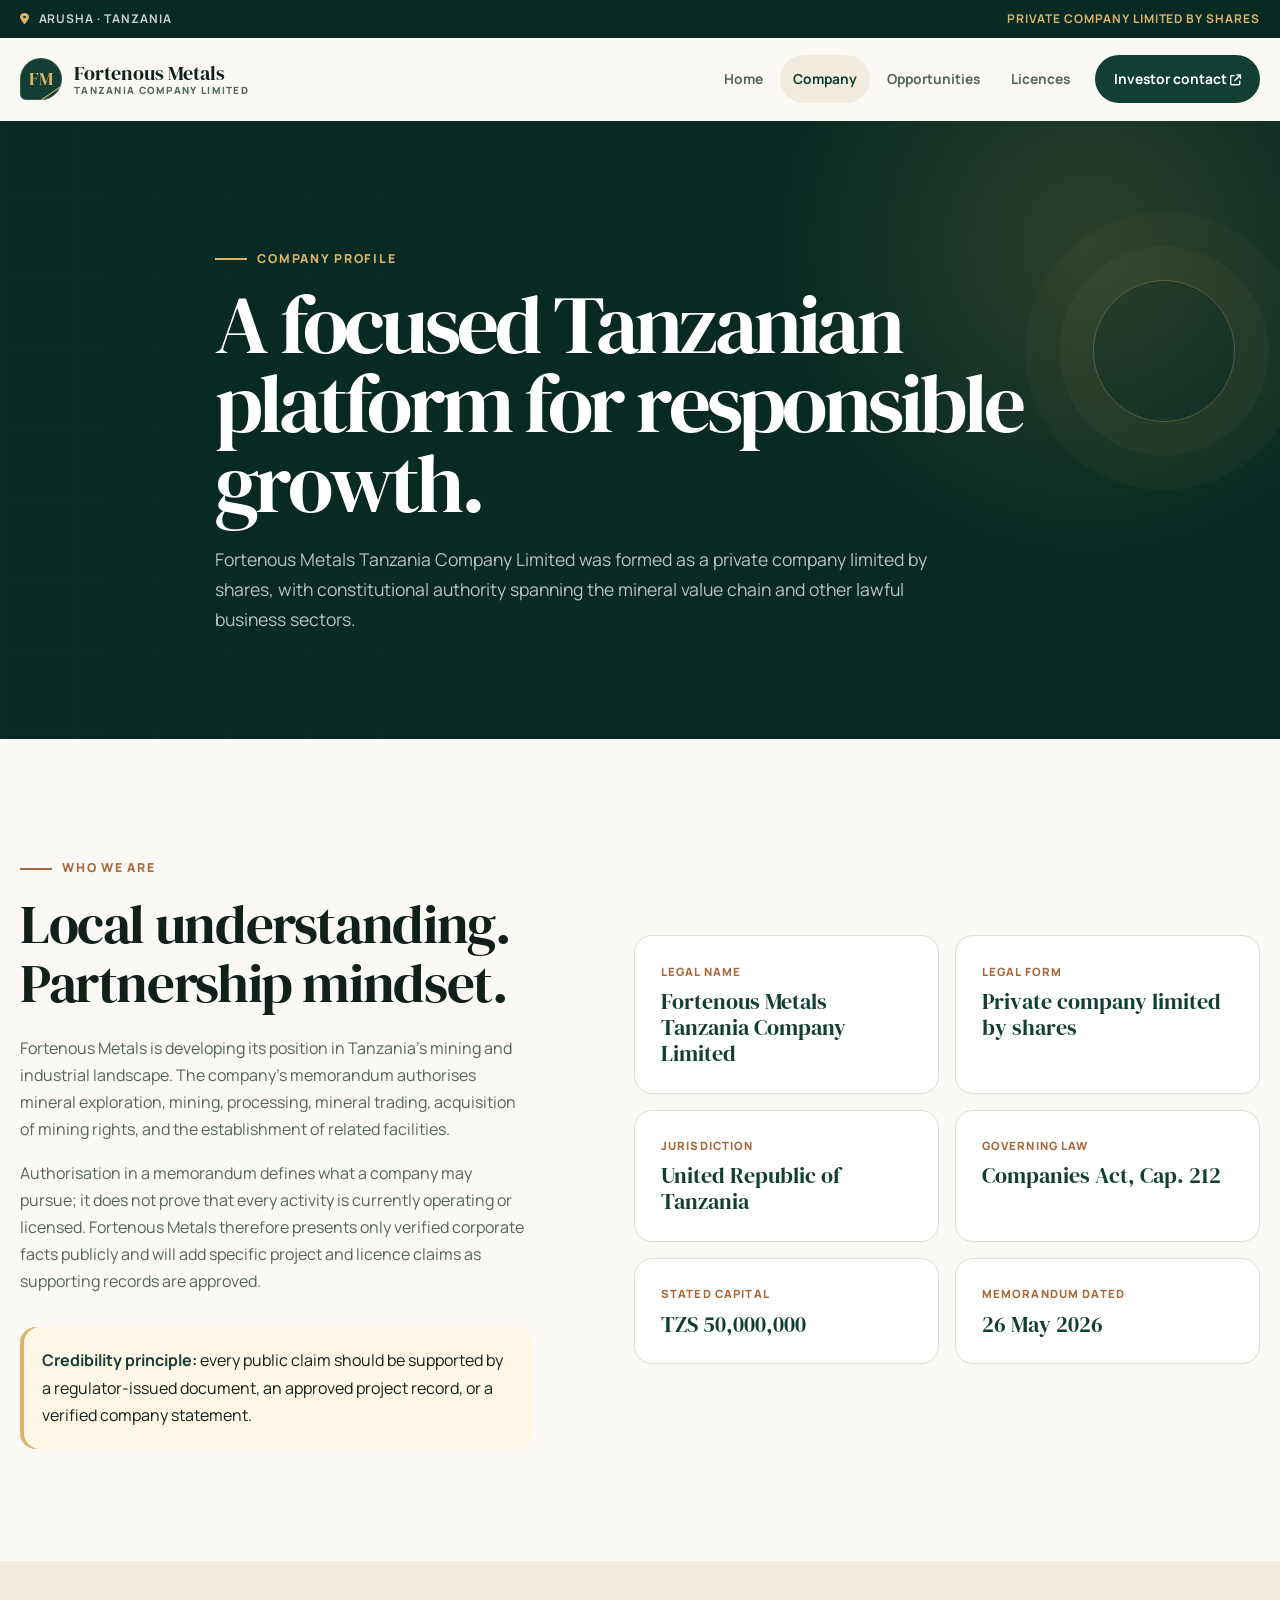
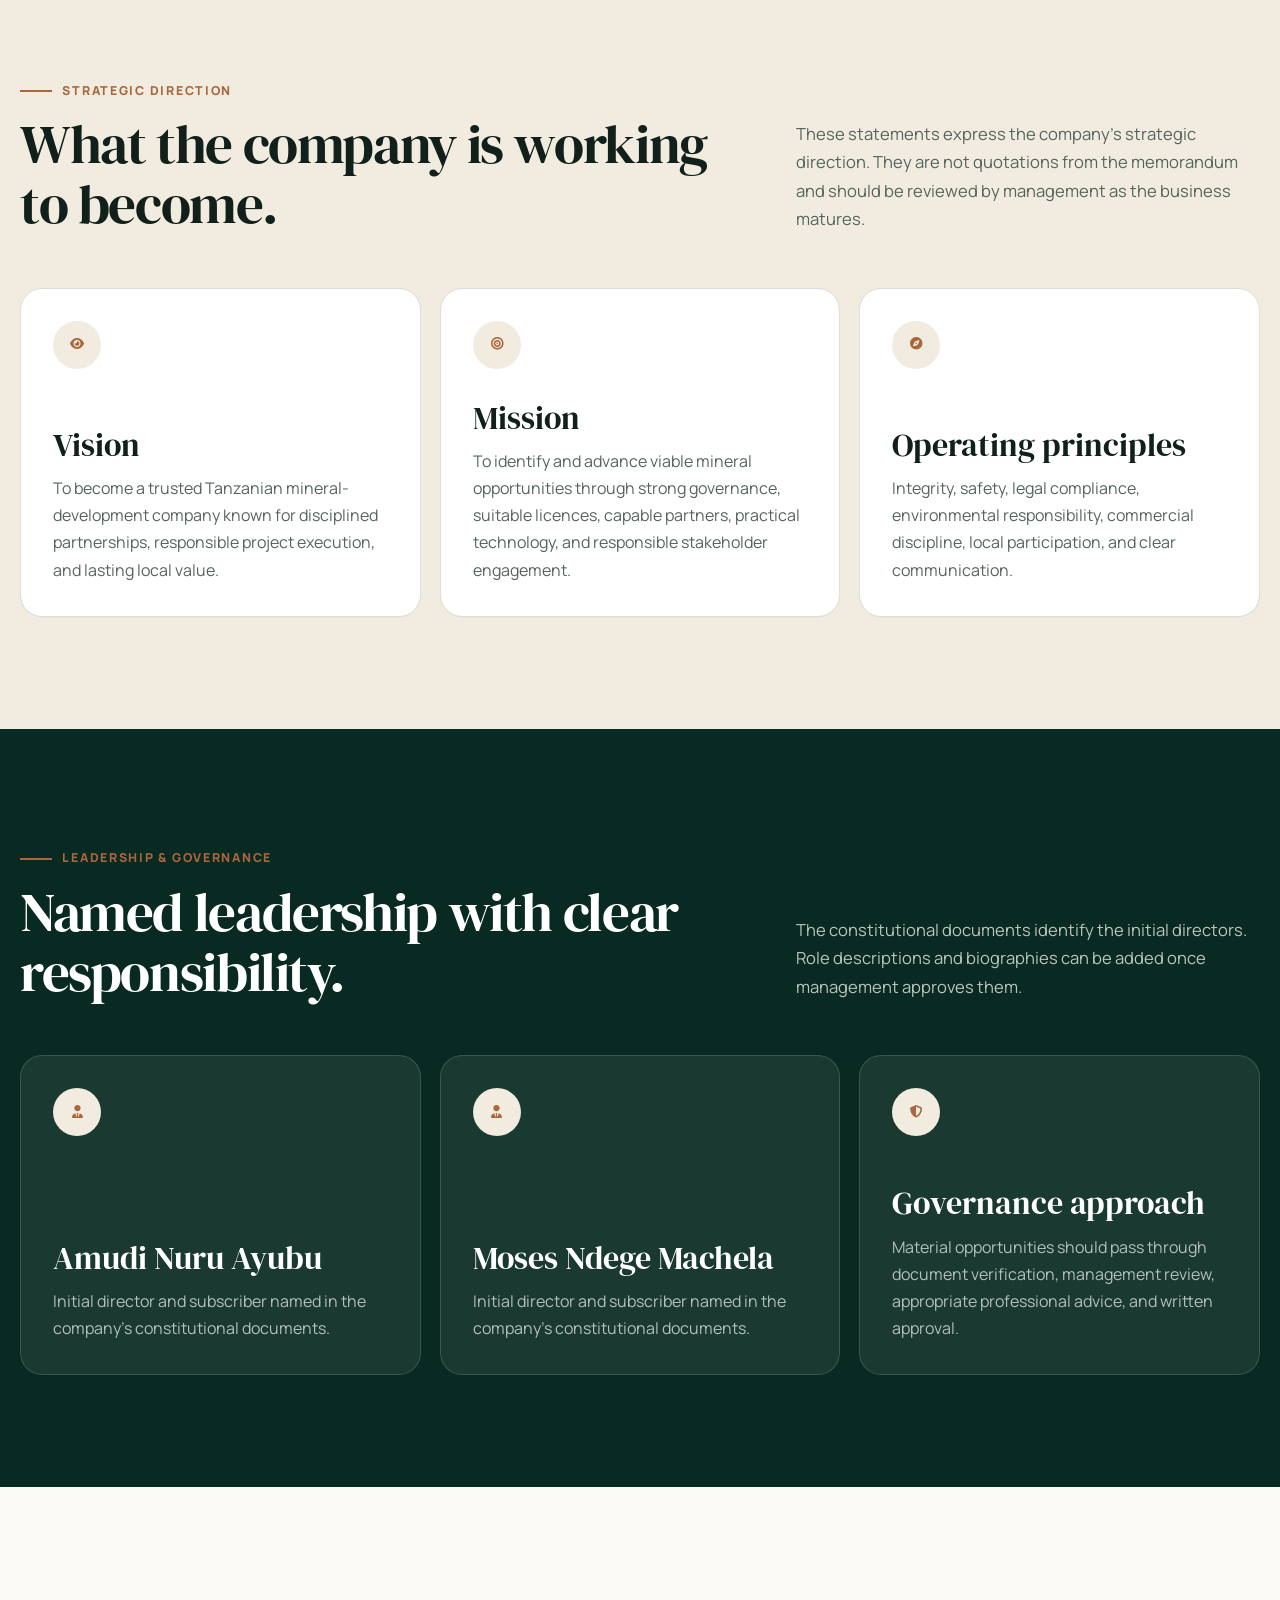
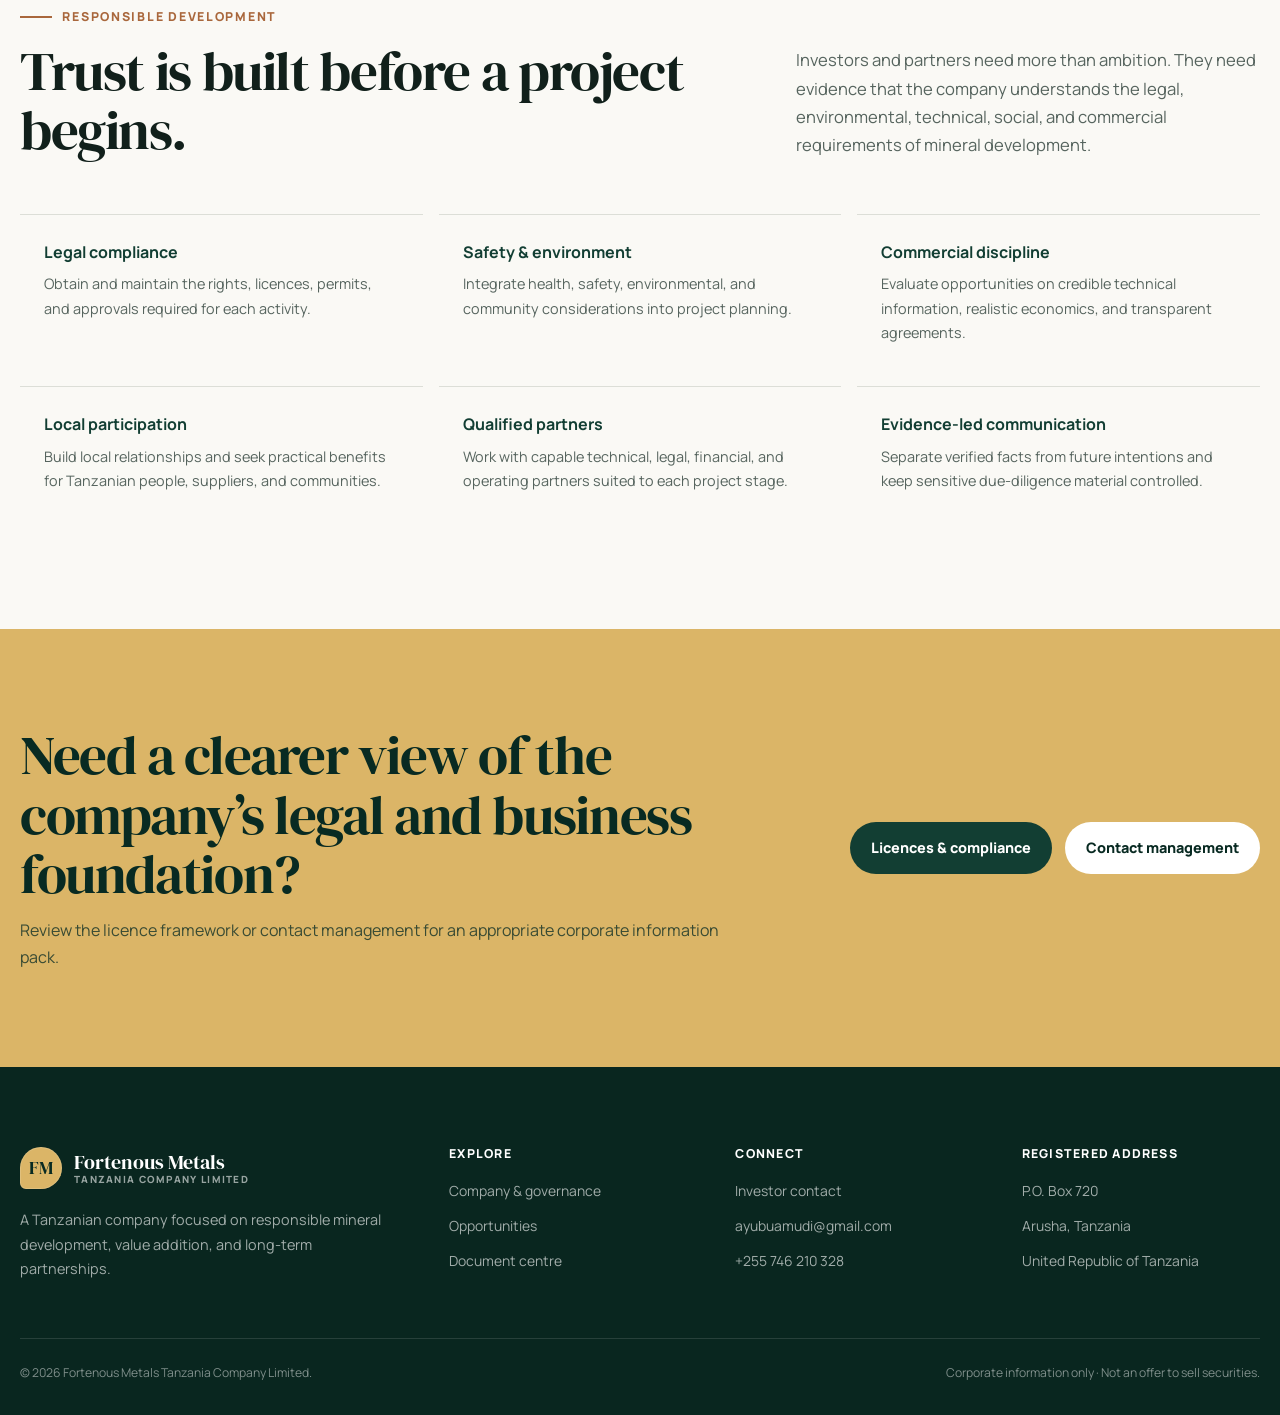
==== commit 142342bd: "Elevate Fortenous investor experience" ====
--- a/about.html
+++ b/about.html
@@ -3,15 +3,17 @@
 <head>
   <meta charset="utf-8"><meta name="viewport" content="width=device-width, initial-scale=1">
   <meta name="description" content="Learn about Fortenous Metals Tanzania Company Limited, its corporate foundation, leadership, strategic direction, and commitment to responsible growth.">
+  <meta name="theme-color" content="#0a2922"><link rel="canonical" href="https://nuru999.github.io/FORTENOUS-METALS/about.html"><link rel="icon" href="assets/fortenous-mark.svg" type="image/svg+xml">
   <title>Company | Fortenous Metals Tanzania</title>
   <link rel="preconnect" href="https://fonts.googleapis.com"><link rel="preconnect" href="https://fonts.gstatic.com" crossorigin><link href="https://fonts.googleapis.com/css2?family=DM+Serif+Display&family=Manrope:wght@400;600;700;800&display=swap" rel="stylesheet">
   <link rel="stylesheet" href="https://cdnjs.cloudflare.com/ajax/libs/font-awesome/6.5.1/css/all.min.css"><link rel="stylesheet" href="css/style.css">
 </head>
-<body>
-  <div class="topbar"><div class="container"><span>Tanzania-based enterprise</span><span>Private company limited by shares</span></div></div>
-  <nav class="navbar" aria-label="Primary navigation"><div class="nav-container"><a class="logo" href="index.html"><span class="logo-mark">FM</span><span class="logo-copy"><strong>Fortenous Metals</strong><small>Tanzania Company Limited</small></span></a><ul class="nav-links" id="navLinks"><li><a href="index.html">Home</a></li><li><a class="active" href="about.html">Company</a></li><li><a href="services.html">Business focus</a></li><li><a href="licences.html">Licences</a></li><li><a class="nav-cta" href="contact.html">Partnership enquiries</a></li></ul><button type="button" class="mobile-menu-btn" id="mobileMenuBtn" aria-controls="navLinks" aria-expanded="false" aria-label="Open navigation"><i class="fa-solid fa-bars"></i></button></div></nav>
+<body class="page-company">
+  <a class="skip-link" href="#main-content">Skip to content</a><div class="scroll-progress" aria-hidden="true"><span></span></div>
+  <div class="topbar"><div class="container"><span><i class="fa-solid fa-location-dot" aria-hidden="true"></i> Arusha · Tanzania</span><span>Private company limited by shares</span></div></div>
+  <nav class="navbar" aria-label="Primary navigation"><div class="nav-container"><a class="logo" href="index.html"><span class="logo-mark" aria-hidden="true">FM</span><span class="logo-copy"><strong>Fortenous Metals</strong><small>Tanzania Company Limited</small></span></a><ul class="nav-links" id="navLinks"><li><a href="index.html">Home</a></li><li><a class="active" aria-current="page" href="about.html">Company</a></li><li><a href="services.html">Opportunities</a></li><li><a href="licences.html">Licences</a></li><li><a class="nav-cta" href="contact.html?subject=investor-brief">Investor contact <i class="fa-solid fa-arrow-up-right-from-square" aria-hidden="true"></i></a></li></ul><button type="button" class="mobile-menu-btn" id="mobileMenuBtn" aria-controls="navLinks" aria-expanded="false" aria-label="Open navigation"><i class="fa-solid fa-bars" aria-hidden="true"></i></button></div></nav>
 
-  <main>
+  <main id="main-content">
     <section class="page-hero"><div class="container page-hero-inner"><span class="eyebrow">Company profile</span><h1>A focused Tanzanian platform for responsible growth.</h1><p>Fortenous Metals Tanzania Company Limited was formed as a private company limited by shares, with constitutional authority spanning the mineral value chain and other lawful business sectors.</p></div></section>
 
     <section class="section"><div class="container split">
@@ -44,7 +46,7 @@
       </div>
     </div></section>
 
-    <section class="section"><div class="container">
+    <section class="section" id="responsibility"><div class="container">
       <div class="section-heading"><div><span class="eyebrow">Responsible development</span><h2>Trust is built before a project begins.</h2></div><p>Investors and partners need more than ambition. They need evidence that the company understands the legal, environmental, technical, social, and commercial requirements of mineral development.</p></div>
       <div class="scope-list"><div class="scope-item"><strong>Legal compliance</strong><p>Obtain and maintain the rights, licences, permits, and approvals required for each activity.</p></div><div class="scope-item"><strong>Safety &amp; environment</strong><p>Integrate health, safety, environmental, and community considerations into project planning.</p></div><div class="scope-item"><strong>Commercial discipline</strong><p>Evaluate opportunities on credible technical information, realistic economics, and transparent agreements.</p></div><div class="scope-item"><strong>Local participation</strong><p>Build local relationships and seek practical benefits for Tanzanian people, suppliers, and communities.</p></div><div class="scope-item"><strong>Qualified partners</strong><p>Work with capable technical, legal, financial, and operating partners suited to each project stage.</p></div><div class="scope-item"><strong>Evidence-led communication</strong><p>Separate verified facts from future intentions and keep sensitive due-diligence material controlled.</p></div></div>
     </div></section>
@@ -52,7 +54,7 @@
     <section class="cta"><div class="container cta-inner"><div><h2>Need a clearer view of the company’s legal and business foundation?</h2><p>Review the licence framework or contact management for an appropriate corporate information pack.</p></div><div class="button-row"><a class="btn btn-secondary" href="licences.html">Licences &amp; compliance</a><a class="btn btn-light" href="contact.html">Contact management</a></div></div></section>
   </main>
 
-  <footer class="footer"><div class="container"><div class="footer-grid"><div><a class="logo" href="index.html"><span class="logo-mark">FM</span><span class="logo-copy"><strong>Fortenous Metals</strong><small>Tanzania Company Limited</small></span></a><p class="footer-about">A Tanzanian private company focused on responsible mineral development, value addition, and long-term partnerships.</p></div><div><h4>Company</h4><ul><li><a href="about.html">About &amp; governance</a></li><li><a href="services.html">Business focus</a></li><li><a href="licences.html">Licences &amp; compliance</a></li></ul></div><div><h4>Connect</h4><ul><li><a href="contact.html">Partnership enquiries</a></li><li><a href="mailto:ayubuamudi@gmail.com">ayubuamudi@gmail.com</a></li><li><a href="tel:+255746210328">+255&nbsp;746&nbsp;210&nbsp;328</a></li></ul></div><div><h4>Registered address</h4><ul><li>P.O. Box 720</li><li>Arusha, Tanzania</li><li>United Republic of Tanzania</li></ul></div></div><div class="footer-bottom"><p>© <span data-year></span> Fortenous Metals Tanzania Company Limited.</p><p>This website is corporate information only and is not an offer to sell securities.</p></div></div></footer>
+  <footer class="footer"><div class="container"><div class="footer-grid"><div><a class="logo" href="index.html"><span class="logo-mark" aria-hidden="true">FM</span><span class="logo-copy"><strong>Fortenous Metals</strong><small>Tanzania Company Limited</small></span></a><p class="footer-about">A Tanzanian company focused on responsible mineral development, value addition, and long-term partnerships.</p></div><div><h4>Explore</h4><ul><li><a href="about.html">Company &amp; governance</a></li><li><a href="services.html">Opportunities</a></li><li><a href="licences.html">Document centre</a></li></ul></div><div><h4>Connect</h4><ul><li><a href="contact.html?subject=investor-brief">Investor contact</a></li><li><a href="mailto:ayubuamudi@gmail.com">ayubuamudi@gmail.com</a></li><li><a href="tel:+255746210328">+255&nbsp;746&nbsp;210&nbsp;328</a></li></ul></div><div><h4>Registered address</h4><ul><li>P.O. Box 720</li><li>Arusha, Tanzania</li><li>United Republic of Tanzania</li></ul></div></div><div class="footer-bottom"><p>© <span data-year></span> Fortenous Metals Tanzania Company Limited.</p><p>Corporate information only · Not an offer to sell securities.</p></div></div></footer>
   <script src="js/main.js"></script>
 </body>
 </html>
--- a/css/style.css
+++ b/css/style.css
@@ -38,3 +38,125 @@
 @media(max-width:980px){.nav-links{position:fixed;inset:108px 1rem auto;display:none;flex-direction:column;align-items:stretch;padding:1rem;border:1px solid var(--line);border-radius:20px;background:var(--white);box-shadow:var(--shadow)}.nav-links.active{display:flex}.nav-links .nav-cta{margin-left:0;text-align:center}.mobile-menu-btn{display:inline-flex}.hero-grid,.split,.contact-grid,.licence-preview-grid{grid-template-columns:1fr}.hero-copy{padding:6rem max(1.5rem,calc((100vw - var(--max))/2))}.hero-visual{min-height:430px}.trust-grid,.card-grid,.document-grid{grid-template-columns:repeat(2,1fr)}.footer-grid{grid-template-columns:1.5fr 1fr 1fr}.footer-grid>div:last-child{grid-column:2/-1}}
 @media(max-width:720px){.section{padding:5rem 0}.topbar .container{justify-content:center}.topbar span:last-child,.logo-copy small{display:none}.section-heading,.trust-grid,.card-grid,.focus-grid,.scope-list,.document-grid,.fact-grid,.steps,.form-grid,.cta-inner,.footer-grid{grid-template-columns:1fr}.section-heading{gap:1.2rem}.trust-item,.trust-item:first-child{padding:1.2rem 0;border-right:0;border-bottom:1px solid var(--line)}.trust-item:last-child{border-bottom:0}.hero{min-height:auto}.hero-copy{padding:5rem 1rem}.hero-visual{min-height:360px}.card{min-height:280px}.footer-grid>div:last-child{grid-column:auto}.footer-bottom{flex-direction:column}}
 @media(prefers-reduced-motion:reduce){html{scroll-behavior:auto}*,*:before,*:after{animation-duration:.01ms!important;animation-iteration-count:1!important;scroll-behavior:auto!important;transition-duration:.01ms!important}.reveal{opacity:1;transform:none}}
+
+/* 2026 investor experience */
+:root{
+  --ink:#11201b;
+  --muted:#56645e;
+  --green:#123e33;
+  --deep:#082a22;
+  --copper:#a9673c;
+  --gold:#dbb567;
+  --sand:#f1ecdf;
+  --paper:#faf9f5;
+  --line:#dcded7;
+  --shadow:0 28px 80px rgba(8,42,34,.12);
+  --max:1240px;
+}
+
+::selection{background:var(--gold);color:var(--deep)}
+body{overflow-x:hidden}
+a:focus-visible,button:focus-visible,input:focus-visible,textarea:focus-visible,select:focus-visible{outline:3px solid var(--gold);outline-offset:4px}
+.skip-link{position:fixed;z-index:999;left:1rem;top:1rem;padding:.8rem 1rem;border-radius:10px;background:var(--gold);color:var(--deep);font-weight:800;text-decoration:none;transform:translateY(-180%);transition:transform var(--ease)}
+.skip-link:focus{transform:none}
+.scroll-progress{position:fixed;z-index:300;top:0;left:0;width:100%;height:3px;pointer-events:none}
+.scroll-progress span{display:block;width:0;height:100%;background:var(--gold);box-shadow:0 0 14px rgba(219,181,103,.5)}
+.topbar i{margin-right:.35rem;color:var(--gold)}
+.navbar{background:rgba(250,249,245,.92)}
+.nav-container{min-height:82px}
+.logo-mark{position:relative;isolation:isolate;overflow:hidden;border-radius:50% 50% 50% 14%;box-shadow:inset 0 0 0 1px rgba(255,255,255,.14)}
+.logo-mark:after{content:"";position:absolute;z-index:-1;width:34px;height:1px;right:-10px;bottom:9px;background:var(--gold);transform:rotate(-35deg)}
+.nav-links .nav-cta i{font-size:.7rem}
+
+.page-home .hero{min-height:760px;background:var(--deep)}
+.page-home .hero-grid{width:min(1480px,100%);grid-template-columns:minmax(0,.93fr) minmax(480px,1.07fr)}
+.page-home .hero-copy{position:relative;isolation:isolate;padding-top:7.5rem;padding-bottom:7.5rem;background:radial-gradient(circle at 15% 10%,rgba(219,181,103,.12),transparent 32%),var(--deep)}
+.page-home .hero-copy:before{content:"";position:absolute;z-index:-1;inset:0;opacity:.12;background-image:linear-gradient(rgba(255,255,255,.13) 1px,transparent 1px),linear-gradient(90deg,rgba(255,255,255,.13) 1px,transparent 1px);background-size:72px 72px;mask-image:linear-gradient(90deg,#000,transparent)}
+.page-home .hero h1{max-width:780px;font-size:clamp(3.65rem,6.75vw,7.25rem);line-height:.91;letter-spacing:-.05em}
+.page-home .hero h1 span{display:inline-block;margin-top:.15em;color:var(--gold)}
+.hero-principles{display:flex;flex-wrap:wrap;gap:.7rem 1.3rem;margin-top:2.2rem;color:rgba(255,255,255,.67);font-size:.76rem;font-weight:700;letter-spacing:.04em}
+.hero-principles i{margin-right:.3rem;color:var(--gold)}
+.page-home .hero-visual{min-height:760px;overflow:hidden}
+.page-home .hero-visual img{transition:transform 1.2s cubic-bezier(.2,.7,.2,1);filter:saturate(.82) contrast(1.04)}
+.page-home .hero-visual:hover img{transform:scale(1.025)}
+.page-home .hero-visual:after{z-index:1;background:linear-gradient(90deg,var(--deep),transparent 18%),linear-gradient(0deg,rgba(4,25,20,.8),transparent 60%)}
+.hero-image-shade{position:absolute;z-index:1;inset:0;background:radial-gradient(circle at 80% 20%,rgba(219,181,103,.12),transparent 30%);pointer-events:none}
+.hero-caption{position:absolute;z-index:2;top:2rem;right:2rem;padding:.8rem 1rem;border:1px solid rgba(255,255,255,.22);border-radius:10px;background:rgba(8,42,34,.48);backdrop-filter:blur(12px)}
+.hero-caption span,.hero-caption strong{display:block}.hero-caption span{color:var(--gold);font-size:.65rem;font-weight:800;letter-spacing:.12em;text-transform:uppercase}.hero-caption strong{margin-top:.15rem;font-size:.8rem}
+.hero-insight{position:absolute;z-index:2;right:2rem;bottom:2rem;width:min(390px,calc(100% - 4rem));padding:1.55rem;border:1px solid rgba(255,255,255,.23);border-radius:20px;background:rgba(6,34,27,.79);box-shadow:0 24px 50px rgba(0,0,0,.2);backdrop-filter:blur(18px)}
+.hero-insight .insight-index{color:var(--gold);font-size:.68rem;font-weight:800;letter-spacing:.13em;text-transform:uppercase}.hero-insight p{margin:.55rem 0 1rem;color:rgba(255,255,255,.82);font-size:.91rem}.hero-insight a{color:var(--white);font-size:.76rem;font-weight:800;text-decoration:none}.hero-insight a i{margin-left:.35rem;color:var(--gold);transition:transform var(--ease)}.hero-insight a:hover i{transform:translateX(4px)}
+.page-home .trust-item{display:flex;flex-direction:column-reverse;gap:.15rem;padding-block:1.9rem}.page-home .trust-item strong{font-size:1.65rem}.page-home .trust-item span{font-size:.68rem}
+
+.thesis{position:relative}.thesis:before{content:"";position:absolute;width:420px;height:420px;top:10%;right:-260px;border:1px solid rgba(169,103,60,.18);border-radius:50%;box-shadow:0 0 0 60px rgba(169,103,60,.03),0 0 0 120px rgba(169,103,60,.02)}
+.thesis-grid{position:relative;display:grid;grid-template-columns:repeat(3,1fr);gap:1rem}
+.thesis-card{min-height:400px;padding:2rem;display:flex;flex-direction:column;border:1px solid var(--line);border-radius:26px;background:var(--white);transition:transform 240ms ease,box-shadow 240ms ease,border-color 240ms ease}
+.thesis-card:hover{transform:translateY(-7px);border-color:rgba(169,103,60,.38);box-shadow:var(--shadow)}
+.thesis-card--feature{background:var(--green);color:var(--white);border-color:var(--green)}.thesis-card--feature p{color:rgba(255,255,255,.69)}.thesis-card--feature a{color:var(--gold)}
+.thesis-card-top{display:flex;align-items:center;justify-content:space-between}.thesis-card-top span{color:var(--copper);font-size:.7rem;font-weight:800;letter-spacing:.12em}.thesis-card-top i{width:52px;height:52px;display:grid;place-items:center;border-radius:50%;background:var(--sand);color:var(--copper);font-size:1.15rem}.thesis-card--feature .thesis-card-top i{background:rgba(255,255,255,.1);color:var(--gold)}
+.thesis-card h3{margin:auto 0 .8rem;font-size:2.15rem}.thesis-card p{font-size:.93rem}.thesis-card a{margin-top:1.5rem;color:var(--green);font-size:.78rem;font-weight:800;text-decoration:none}.thesis-card a i{margin-left:.25rem;transition:transform var(--ease)}.thesis-card a:hover i{transform:translateX(4px)}
+
+.snapshot{position:relative;overflow:hidden}.snapshot:after{content:"FM";position:absolute;right:-.08em;bottom:-.24em;color:rgba(255,255,255,.028);font-family:"DM Serif Display",Georgia,serif;font-size:min(36vw,34rem);line-height:1;pointer-events:none}
+.snapshot-grid{position:relative;z-index:1;display:grid;grid-template-columns:minmax(0,.78fr) minmax(440px,1.22fr);gap:clamp(3rem,8vw,8rem);align-items:center}
+.snapshot-copy h2{margin:.9rem 0 1.3rem}.snapshot-copy p{max-width:600px}.text-link{display:inline-flex;align-items:center;gap:.55rem;margin-top:1.8rem;color:var(--gold);font-size:.82rem;font-weight:800;text-decoration:none}.text-link i{transition:transform var(--ease)}.text-link:hover i{transform:translateX(5px)}
+.evidence-matrix{display:grid;grid-template-columns:repeat(2,1fr);gap:1px;border:1px solid rgba(255,255,255,.14);border-radius:26px;overflow:hidden;background:rgba(255,255,255,.14)}
+.evidence-matrix div{min-height:180px;padding:1.6rem;display:flex;flex-direction:column;background:#0d352c}.evidence-matrix span{color:var(--gold);font-size:.68rem;font-weight:800;letter-spacing:.12em}.evidence-matrix strong{margin:auto 0 .2rem;font-family:"DM Serif Display",Georgia,serif;font-size:1.35rem;font-weight:400}.evidence-matrix small{color:rgba(255,255,255,.57)}
+
+.partner-grid{display:grid;grid-template-columns:repeat(3,1fr);gap:1rem}
+.partner-card{min-height:300px;padding:1.6rem;display:grid;grid-template-columns:56px 1fr auto;gap:1.1rem;align-items:start;border:1px solid rgba(18,62,51,.1);border-radius:24px;background:rgba(255,255,255,.72);transition:background var(--ease),transform var(--ease),box-shadow var(--ease)}
+.partner-card:hover{background:var(--white);transform:translateY(-4px);box-shadow:0 18px 50px rgba(8,42,34,.08)}
+.partner-icon{width:56px;height:56px;display:grid;place-items:center;border-radius:18px;background:var(--deep);color:var(--gold)}
+.partner-card div{align-self:end}.partner-card small{color:var(--copper);font-size:.68rem;font-weight:800;letter-spacing:.1em;text-transform:uppercase}.partner-card h3{margin:.45rem 0 .7rem}.partner-card p{font-size:.88rem}.partner-card>a{width:40px;height:40px;display:grid;place-items:center;align-self:end;border:1px solid var(--line);border-radius:50%;color:var(--green);text-decoration:none;transition:background var(--ease),color var(--ease),transform var(--ease)}.partner-card>a:hover{background:var(--green);color:var(--white);transform:rotate(-35deg)}
+
+.diligence-panel{position:relative;display:grid;grid-template-columns:90px minmax(0,1fr) auto;gap:2rem;align-items:center;padding:clamp(2rem,5vw,4rem);overflow:hidden;border:1px solid rgba(18,62,51,.12);border-radius:32px;background:linear-gradient(135deg,#f1eddf,#fff)}
+.diligence-panel:after{content:"";position:absolute;width:260px;height:260px;right:-130px;top:-160px;border:50px solid rgba(219,181,103,.09);border-radius:50%;pointer-events:none}
+.diligence-mark{width:86px;height:86px;display:grid;place-items:center;border-radius:26px;background:var(--green);color:var(--gold);font-size:1.8rem;box-shadow:0 18px 35px rgba(8,42,34,.17)}
+.diligence-panel h2{margin:.7rem 0 .8rem;font-size:clamp(2rem,3.3vw,3.2rem)}.diligence-panel p{max-width:720px;font-size:.92rem}.diligence-action{position:relative;z-index:1;display:grid;justify-items:start;gap:1rem}.diligence-action .status{color:var(--green)}
+.btn-dark{background:var(--deep);color:var(--white)}.btn-dark:hover{background:#051d18}
+.cta .eyebrow{margin-bottom:.8rem;color:var(--green)}
+
+.page-hero{position:relative;isolation:isolate;overflow:hidden;padding:7.5rem 0 6.5rem;background:radial-gradient(circle at 85% 20%,rgba(219,181,103,.16),transparent 26%),var(--deep)}
+.page-hero:before{content:"";position:absolute;z-index:-1;inset:0;opacity:.12;background-image:linear-gradient(rgba(255,255,255,.12) 1px,transparent 1px),linear-gradient(90deg,rgba(255,255,255,.12) 1px,transparent 1px);background-size:76px 76px;mask-image:linear-gradient(90deg,#000,transparent 76%)}
+.page-hero-inner{position:relative}.page-hero-inner:after{content:"";position:absolute;width:140px;height:140px;right:-20%;top:10%;border:1px solid rgba(219,181,103,.32);border-radius:50%;box-shadow:0 0 0 34px rgba(219,181,103,.04),0 0 0 68px rgba(219,181,103,.03)}
+.page-hero h1{font-size:clamp(3.3rem,6.5vw,6.25rem);line-height:.95}.page-hero p{max-width:760px}
+.card,.focus-card,.fact-card,.document-card{box-shadow:0 1px 0 rgba(8,42,34,.02)}
+.focus-card,.document-card,.fact-card{transition:transform 220ms ease,box-shadow 220ms ease,border-color 220ms ease}.focus-card:hover,.document-card:hover,.fact-card:hover{transform:translateY(-5px);border-color:rgba(169,103,60,.36);box-shadow:0 20px 55px rgba(8,42,34,.09)}
+.focus-card i{width:54px;height:54px;display:grid;place-items:center;border-radius:17px;background:var(--sand)}
+.notice{border-left:0;border-radius:16px;background:#fff7e6;box-shadow:inset 4px 0 0 var(--gold)}
+.contact-form{position:relative;overflow:hidden}.contact-form:before{content:"";position:absolute;width:200px;height:200px;right:-120px;top:-120px;border:35px solid rgba(219,181,103,.08);border-radius:50%;pointer-events:none}
+
+@media(max-width:1100px){
+  .page-home .hero-grid{grid-template-columns:minmax(0,1fr) minmax(420px,.9fr)}
+  .page-home .hero h1{font-size:clamp(3.5rem,6.4vw,5.7rem)}
+  .diligence-panel{grid-template-columns:74px 1fr}.diligence-mark{width:72px;height:72px}.diligence-action{grid-column:2}
+  .partner-card{grid-template-columns:50px 1fr}.partner-card>a{grid-column:2}
+}
+
+@media(max-width:980px){
+  .scroll-progress{display:none}
+  .page-home .hero-grid,.snapshot-grid{grid-template-columns:1fr}
+  .page-home .hero-copy{min-height:650px}.page-home .hero-visual{min-height:540px}
+  .thesis-grid{grid-template-columns:repeat(2,1fr)}.thesis-card:last-child{grid-column:1/-1;min-height:330px}
+  .partner-grid{grid-template-columns:1fr}.partner-card{min-height:230px;grid-template-columns:56px 1fr auto}.partner-card>a{grid-column:auto}
+  .evidence-matrix{max-width:760px}
+}
+
+@media(max-width:720px){
+  .page-home .hero-copy{min-height:auto;padding:5.5rem 1rem}.page-home .hero h1{font-size:clamp(3.3rem,16vw,5rem)}.page-home .hero-lead{font-size:1rem}
+  .page-home .hero-visual{min-height:470px}.hero-caption{top:1rem;right:1rem}.hero-insight{right:1rem;bottom:1rem;width:calc(100% - 2rem)}
+  .hero-principles{display:grid;grid-template-columns:repeat(2,auto);justify-content:start}
+  .page-home .trust-grid{grid-template-columns:repeat(2,1fr)}.page-home .trust-item,.page-home .trust-item:first-child{padding:1.2rem;border-right:1px solid var(--line);border-bottom:1px solid var(--line)}.page-home .trust-item:nth-child(2n){padding-left:1rem;border-right:0}.page-home .trust-item:nth-last-child(-n+2){border-bottom:0}.page-home .trust-item strong{font-size:1.25rem}
+  .thesis-grid{grid-template-columns:1fr}.thesis-card,.thesis-card:last-child{grid-column:auto;min-height:330px}
+  .evidence-matrix{grid-template-columns:1fr}.evidence-matrix div{min-height:140px}
+  .partner-card{min-height:260px;grid-template-columns:52px 1fr}.partner-card>a{grid-column:2}
+  .diligence-panel{grid-template-columns:1fr}.diligence-action{grid-column:auto}.diligence-mark{width:64px;height:64px;border-radius:20px}
+  .page-hero{padding:5.7rem 0 5rem}.page-hero-inner:after{display:none}
+}
+
+@media(max-width:430px){
+  .hero-actions .btn{width:100%}.hero-principles{grid-template-columns:1fr}.page-home .hero-visual{min-height:500px}
+  .page-home .trust-grid{grid-template-columns:1fr}.page-home .trust-item,.page-home .trust-item:first-child,.page-home .trust-item:nth-child(2n){padding:1rem 0;border-right:0;border-bottom:1px solid var(--line)}.page-home .trust-item:last-child{border-bottom:0}
+  .partner-card{padding:1.3rem}
+}
+
+.error-page{min-height:100vh;display:grid;place-items:center;padding:2rem;background:radial-gradient(circle at 80% 20%,rgba(219,181,103,.14),transparent 28%),var(--deep);color:var(--white)}
+.error-page>div{width:min(680px,100%)}.error-page .logo{margin-bottom:clamp(4rem,12vh,8rem);color:var(--white)}.error-code{display:block;color:var(--gold);font-size:.75rem;font-weight:800;letter-spacing:.2em}.error-page h1{margin:.7rem 0 1.2rem;font-size:clamp(3.5rem,10vw,7.5rem)}.error-page p{max-width:560px;margin-bottom:2rem;color:rgba(255,255,255,.68);font-size:1.05rem}
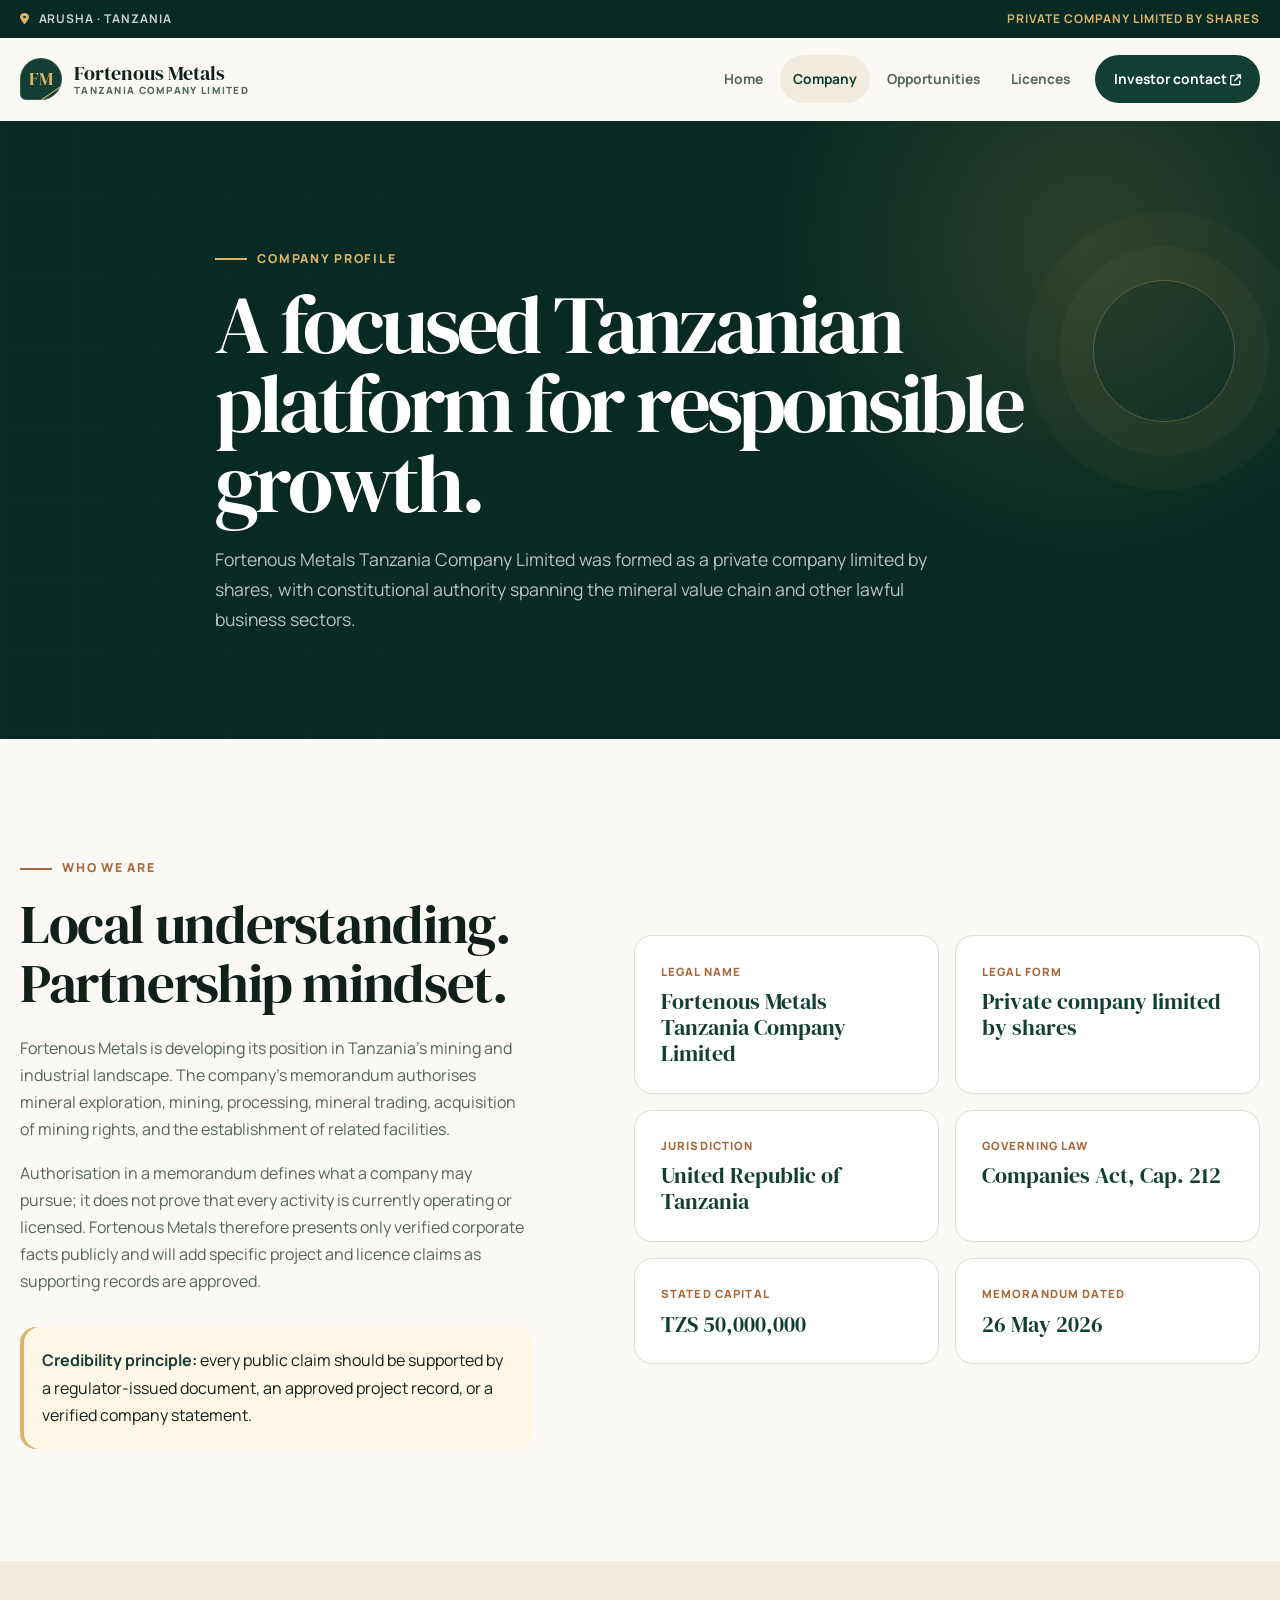
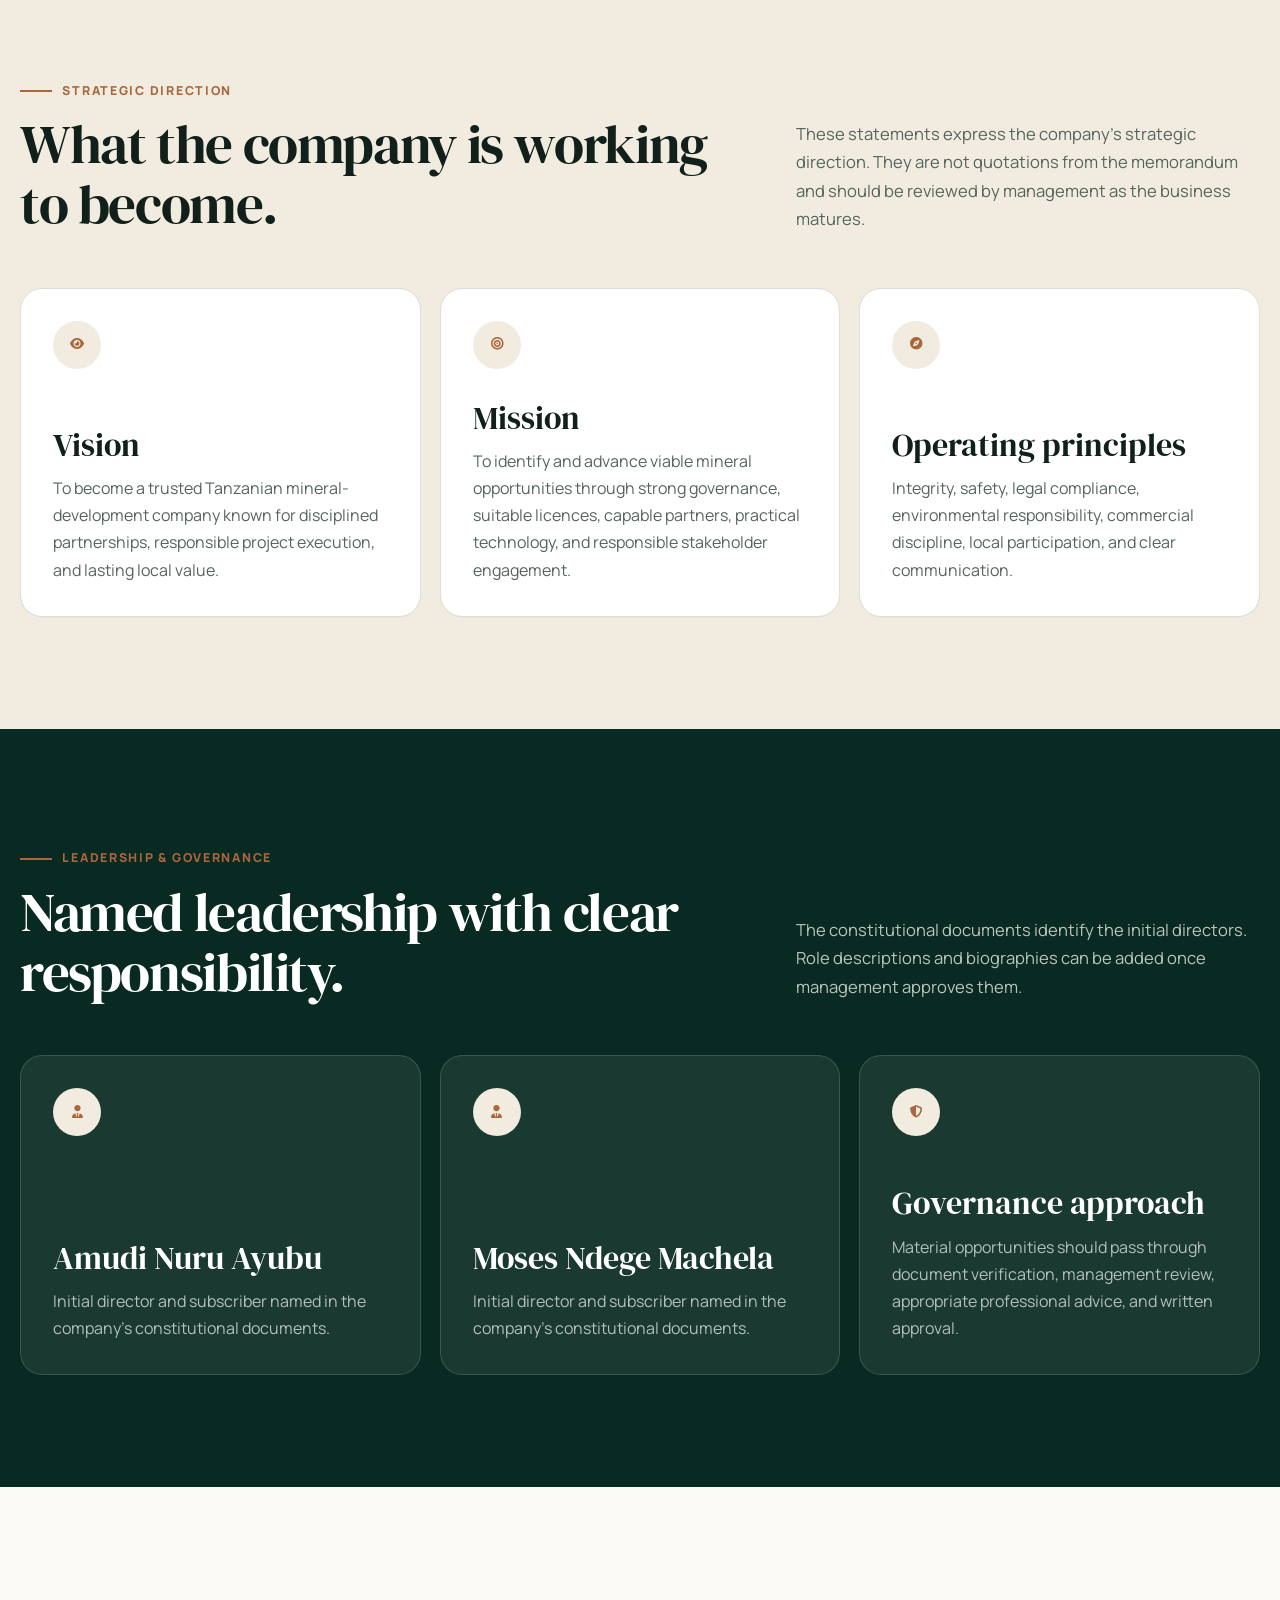
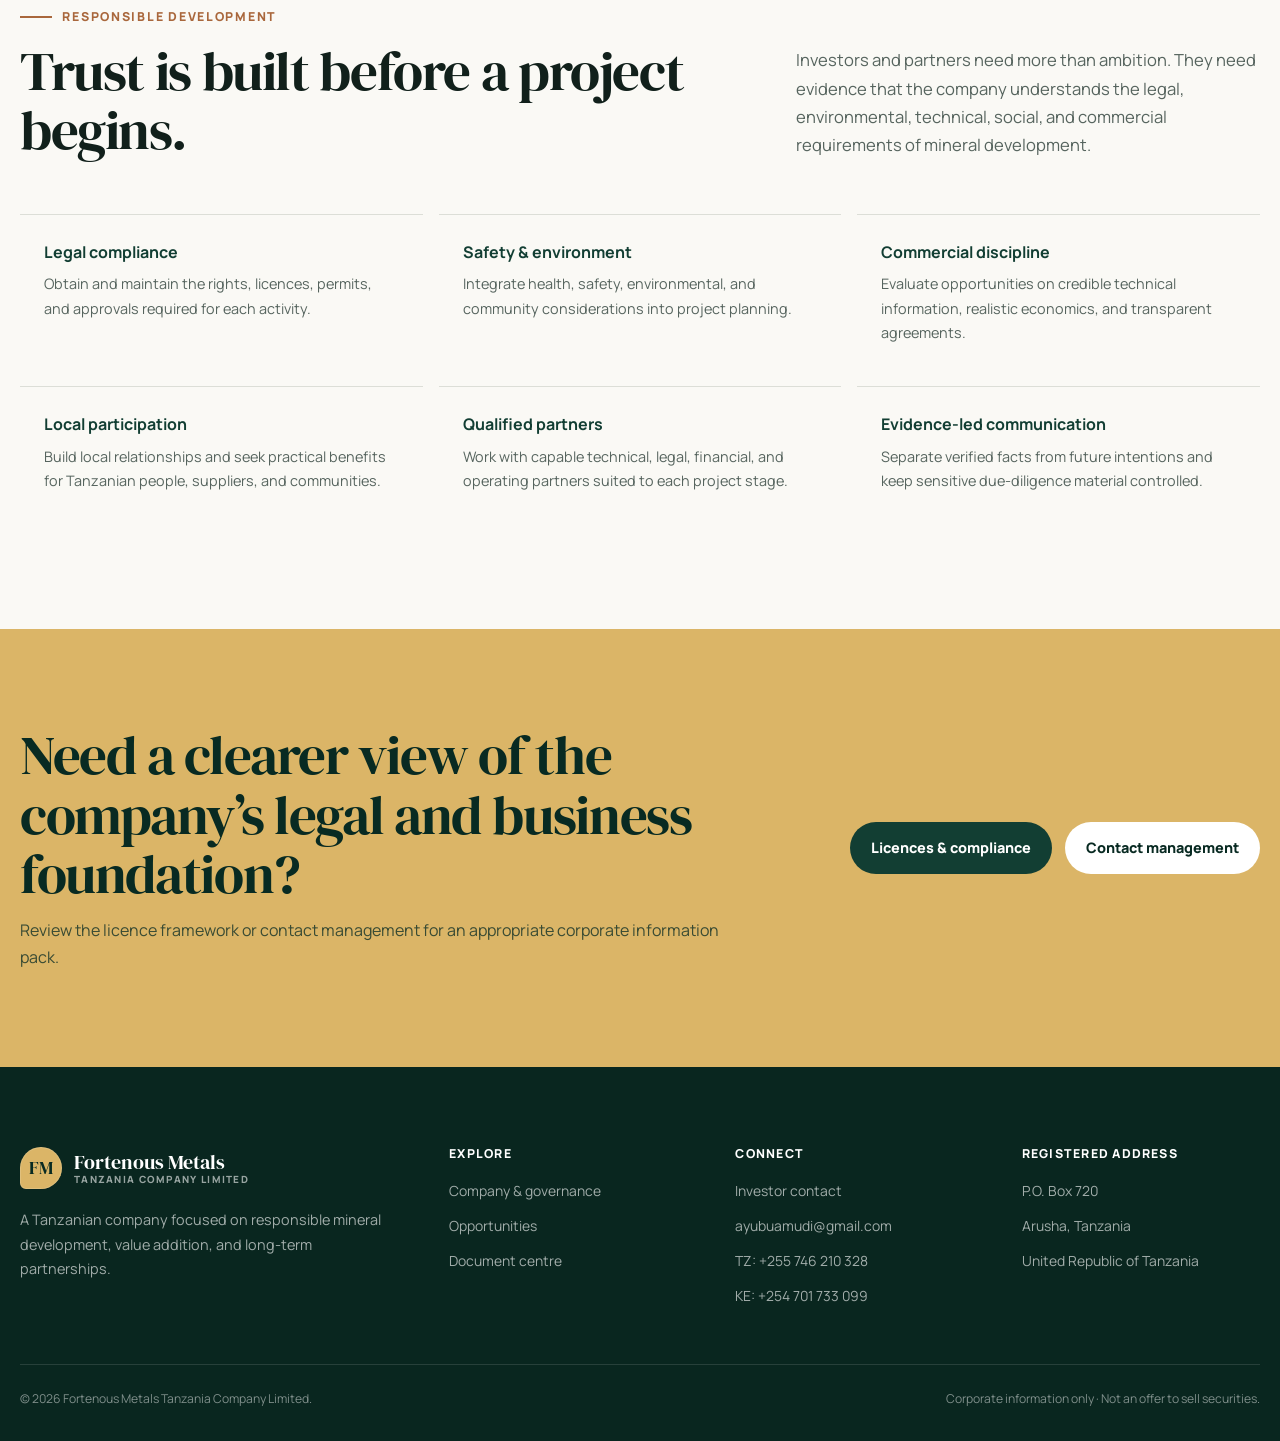
==== commit ac9e2837: "Add Kenyan contact number" ====
--- a/about.html
+++ b/about.html
@@ -54,7 +54,7 @@
     <section class="cta"><div class="container cta-inner"><div><h2>Need a clearer view of the company’s legal and business foundation?</h2><p>Review the licence framework or contact management for an appropriate corporate information pack.</p></div><div class="button-row"><a class="btn btn-secondary" href="licences.html">Licences &amp; compliance</a><a class="btn btn-light" href="contact.html">Contact management</a></div></div></section>
   </main>
 
-  <footer class="footer"><div class="container"><div class="footer-grid"><div><a class="logo" href="index.html"><span class="logo-mark" aria-hidden="true">FM</span><span class="logo-copy"><strong>Fortenous Metals</strong><small>Tanzania Company Limited</small></span></a><p class="footer-about">A Tanzanian company focused on responsible mineral development, value addition, and long-term partnerships.</p></div><div><h4>Explore</h4><ul><li><a href="about.html">Company &amp; governance</a></li><li><a href="services.html">Opportunities</a></li><li><a href="licences.html">Document centre</a></li></ul></div><div><h4>Connect</h4><ul><li><a href="contact.html?subject=investor-brief">Investor contact</a></li><li><a href="mailto:ayubuamudi@gmail.com">ayubuamudi@gmail.com</a></li><li><a href="tel:+255746210328">+255&nbsp;746&nbsp;210&nbsp;328</a></li></ul></div><div><h4>Registered address</h4><ul><li>P.O. Box 720</li><li>Arusha, Tanzania</li><li>United Republic of Tanzania</li></ul></div></div><div class="footer-bottom"><p>© <span data-year></span> Fortenous Metals Tanzania Company Limited.</p><p>Corporate information only · Not an offer to sell securities.</p></div></div></footer>
+  <footer class="footer"><div class="container"><div class="footer-grid"><div><a class="logo" href="index.html"><span class="logo-mark" aria-hidden="true">FM</span><span class="logo-copy"><strong>Fortenous Metals</strong><small>Tanzania Company Limited</small></span></a><p class="footer-about">A Tanzanian company focused on responsible mineral development, value addition, and long-term partnerships.</p></div><div><h4>Explore</h4><ul><li><a href="about.html">Company &amp; governance</a></li><li><a href="services.html">Opportunities</a></li><li><a href="licences.html">Document centre</a></li></ul></div><div><h4>Connect</h4><ul><li><a href="contact.html?subject=investor-brief">Investor contact</a></li><li><a href="mailto:ayubuamudi@gmail.com">ayubuamudi@gmail.com</a></li><li><a href="tel:+255746210328">TZ: +255&nbsp;746&nbsp;210&nbsp;328</a></li><li><a href="tel:+254701733099">KE: +254&nbsp;701&nbsp;733&nbsp;099</a></li></ul></div><div><h4>Registered address</h4><ul><li>P.O. Box 720</li><li>Arusha, Tanzania</li><li>United Republic of Tanzania</li></ul></div></div><div class="footer-bottom"><p>© <span data-year></span> Fortenous Metals Tanzania Company Limited.</p><p>Corporate information only · Not an offer to sell securities.</p></div></div></footer>
   <script src="js/main.js"></script>
 </body>
 </html>
